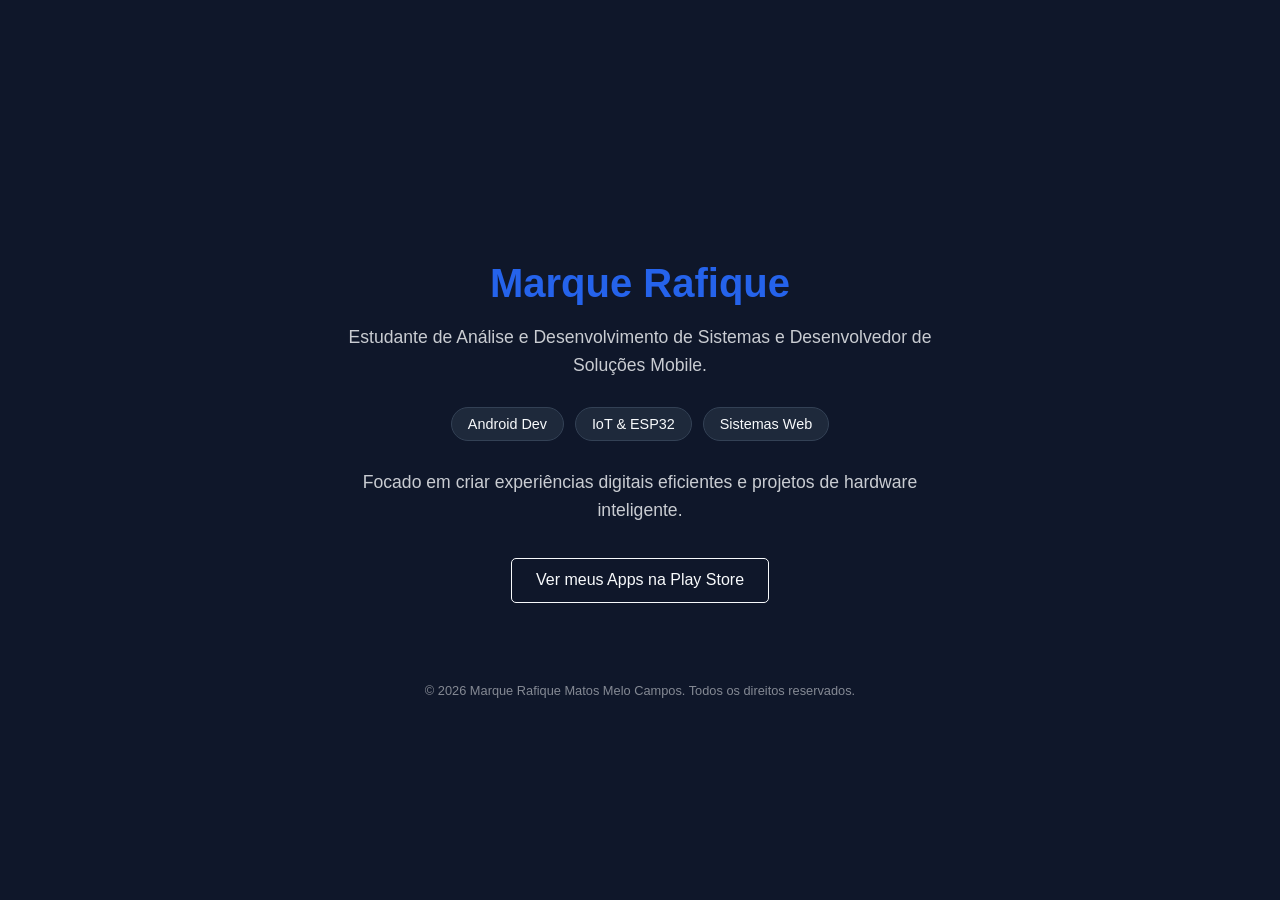
==== index.html @ ee302e8c "Add files via upload" ====
<!DOCTYPE html>
<html lang="pt-br">
<head>
    <meta charset="UTF-8">
    <meta name="viewport" content="width=device-width, initial-scale=1.0">
    <title>Marque Rafique | Developer</title>
    <style>
        :root {
            --primary: #2563eb;
            --dark: #0f172a;
            --light: #f8fafc;
        }
        body {
            font-family: 'Segoe UI', Tahoma, Geneva, Verdana, sans-serif;
            background-color: var(--dark);
            color: var(--light);
            margin: 0;
            display: flex;
            flex-direction: column;
            align-items: center;
            justify-content: center;
            min-height: 100vh;
            text-align: center;
        }
        .container {
            padding: 2rem;
            max-width: 600px;
        }
        h1 {
            font-size: 2.5rem;
            margin-bottom: 0.5rem;
            color: var(--primary);
        }
        p {
            font-size: 1.1rem;
            line-height: 1.6;
            opacity: 0.8;
        }
        .tags {
            margin: 1.5rem 0;
        }
        .tag {
            background: #1e293b;
            padding: 0.5rem 1rem;
            border-radius: 20px;
            font-size: 0.9rem;
            margin: 0.2rem;
            display: inline-block;
            border: 1px solid #334155;
        }
        .links a {
            color: var(--light);
            text-decoration: none;
            border: 1px solid var(--light);
            padding: 0.8rem 1.5rem;
            border-radius: 5px;
            transition: 0.3s;
            display: inline-block;
            margin-top: 1rem;
        }
        .links a:hover {
            background: var(--light);
            color: var(--dark);
        }
        footer {
            margin-top: 3rem;
            font-size: 0.8rem;
            opacity: 0.5;
        }
    </style>
</head>
<body>

    <div class="container">
        <h1>Marque Rafique</h1>
        <p>Estudante de Análise e Desenvolvimento de Sistemas e Desenvolvedor de Soluções Mobile.</p>
        
        <div class="tags">
            <span class="tag">Android Dev</span>
            <span class="tag">IoT & ESP32</span>
            <span class="tag">Sistemas Web</span>
        </div>

        <p>Focado em criar experiências digitais eficientes e projetos de hardware inteligente.</p>

        <div class="links">
            <a href="https://play.google.com/store/apps/dev?id=SEU_ID" target="_blank">Ver meus Apps na Play Store</a>
        </div>
    </div>

    <footer>
        © 2026 Marque Rafique Matos Melo Campos. Todos os direitos reservados.
    </footer>

</body>
</html>
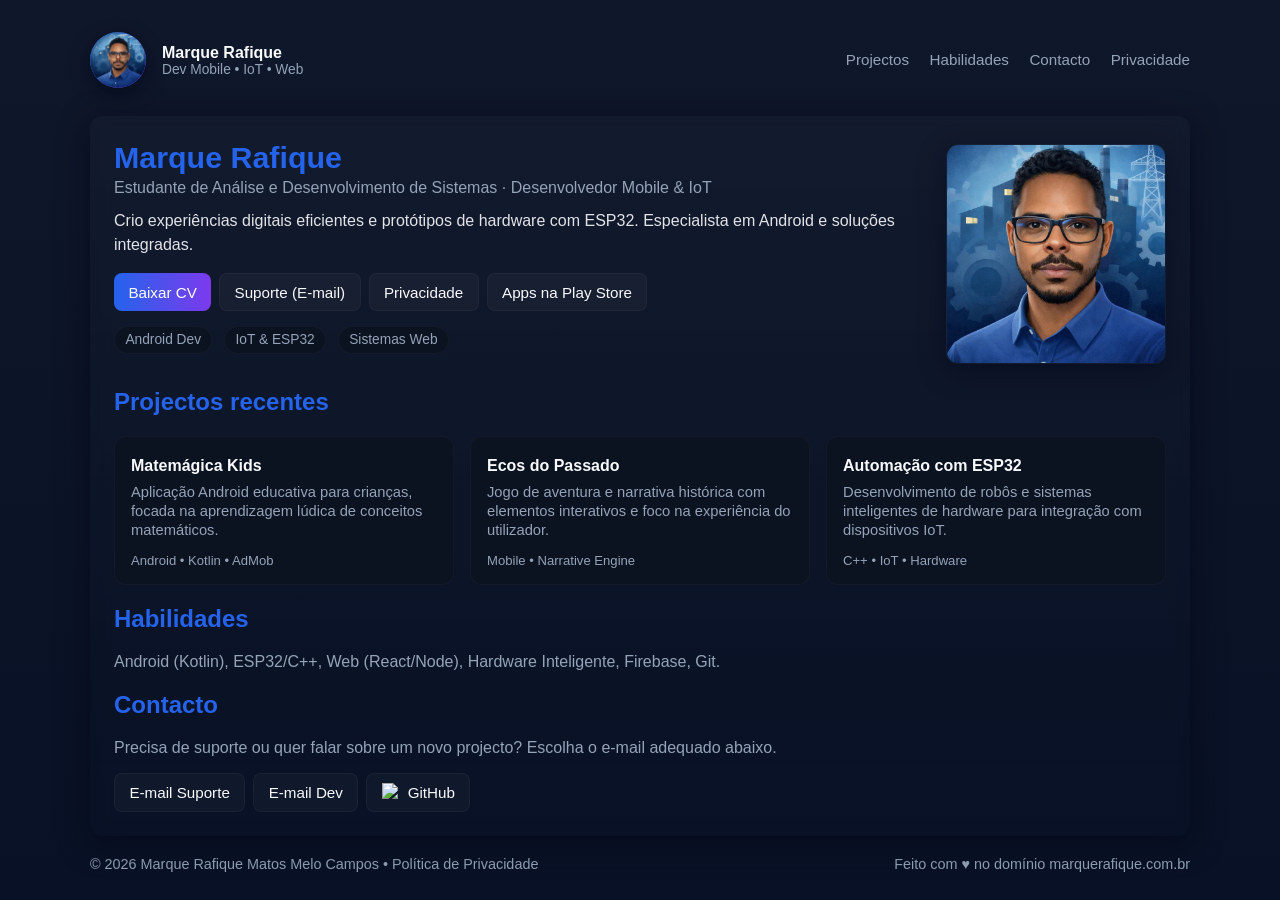
==== commit c7e1860a: "Add files via upload" ====
--- a/index.html
+++ b/index.html
@@ -1,96 +1,496 @@
-<!DOCTYPE html>
-<html lang="pt-br">
+<!doctype html>
+<html lang="pt-pt">
 <head>
-    <meta charset="UTF-8">
-    <meta name="viewport" content="width=device-width, initial-scale=1.0">
+    <meta charset="utf-8">
+    <meta name="viewport" content="width=device-width,initial-scale=1">
     <title>Marque Rafique | Developer</title>
+    <meta name="description" content="Marque Rafique — Estudante de Análise e Desenvolvimento de Sistemas. Desenvolvedor Android, projetos IoT com ESP32 e aplicações Web.">
+    <meta name="keywords" content="Android, ESP32, IoT, Desenvolvedor, Web, Mobile">
+    <meta property="og:title" content="Marque Rafique | Developer">
+    <meta property="og:description" content="Estudante e desenvolvedor focado em soluções mobile e hardware inteligente.">
+    <meta property="og:type" content="website">
+    <meta property="og:url" content="https://marquerafique.com.br">
+    <meta property="og:image" content="perfil.png">
+    <link rel="icon" href="favicon.ico">
+
     <style>
         :root {
             --primary: #2563eb;
-            --dark: #0f172a;
+            --bg: #0f172a;
+            --card: #0b1220;
+            --muted: #94a3b8;
             --light: #f8fafc;
-        }
+            --glass: rgba(255,255,255,0.03);
+            --radius: 12px;
+            --maxw: 1100px;
+        }
+
+        /* Reset & layout */
+        * {
+            box-sizing: border-box
+        }
+
+        html, body {
+            height: 100%
+        }
+
         body {
+            margin: 0;
             font-family: 'Segoe UI', Tahoma, Geneva, Verdana, sans-serif;
-            background-color: var(--dark);
+            background: linear-gradient(180deg,var(--bg),#071024 120%);
             color: var(--light);
-            margin: 0;
-            display: flex;
-            flex-direction: column;
-            align-items: center;
+            -webkit-font-smoothing: antialiased;
+            -moz-osx-font-smoothing: grayscale;
+            display: flex;
             justify-content: center;
-            min-height: 100vh;
-            text-align: center;
-        }
-        .container {
             padding: 2rem;
-            max-width: 600px;
-        }
+        }
+
+        .page {
+            width: 100%;
+            max-width: var(--maxw);
+        }
+
+        header {
+            display: flex;
+            align-items: center;
+            justify-content: space-between;
+            gap: 1rem;
+            margin-bottom: 1.75rem;
+        }
+
+        .brand {
+            display: flex;
+            gap: 1rem;
+            align-items: center;
+        }
+
+        .avatar {
+            width: 56px;
+            height: 56px;
+            border-radius: 50%;
+            background: linear-gradient(135deg,var(--primary),#7c3aed);
+            display: inline-flex;
+            align-items: center;
+            justify-content: center;
+            font-weight: 700;
+            color: white;
+            box-shadow: 0 6px 18px rgba(2,6,23,0.6);
+            overflow: hidden;
+            flex: 0 0 56px;
+        }
+
+            .avatar img {
+                width: 100%;
+                height: 100%;
+                border-radius: 50%;
+                object-fit: cover;
+                display: block;
+            }
+
+        nav a {
+            color: var(--muted);
+            text-decoration: none;
+            margin-left: 1rem;
+            font-size: 0.95rem;
+            transition: color 0.2s;
+        }
+
+            nav a:hover {
+                color: var(--light)
+            }
+
+        main {
+            background: linear-gradient(180deg, rgba(255,255,255,0.02), transparent);
+            padding: 1.5rem;
+            border-radius: var(--radius);
+            box-shadow: 0 8px 30px rgba(2,6,23,0.6);
+            backdrop-filter: blur(6px);
+        }
+
+        .hero {
+            display: flex;
+            gap: 1.5rem;
+            align-items: center;
+            flex-wrap: wrap;
+            justify-content: space-between;
+        }
+
+        .hero-left {
+            flex: 1 1 320px;
+            min-width: 260px;
+        }
+
         h1 {
-            font-size: 2.5rem;
-            margin-bottom: 0.5rem;
+            margin: 0 0 .25rem 0;
             color: var(--primary);
-        }
-        p {
-            font-size: 1.1rem;
-            line-height: 1.6;
-            opacity: 0.8;
-        }
-        .tags {
-            margin: 1.5rem 0;
-        }
-        .tag {
-            background: #1e293b;
-            padding: 0.5rem 1rem;
-            border-radius: 20px;
-            font-size: 0.9rem;
-            margin: 0.2rem;
-            display: inline-block;
-            border: 1px solid #334155;
-        }
-        .links a {
+            font-size: 1.9rem;
+        }
+
+        .role {
+            margin: 0 0 .75rem 0;
+            color: var(--muted);
+        }
+
+        .bio {
+            margin: 0 0 1rem 0;
+            line-height: 1.5;
+            color: rgba(248,250,252,0.9);
+        }
+
+        .actions {
+            display: flex;
+            gap: .5rem;
+            flex-wrap: wrap;
+        }
+
+        .btn {
+            display: inline-flex;
+            gap: .5rem;
+            align-items: center;
+            padding: .6rem .9rem;
+            border-radius: 8px;
+            background: var(--glass);
             color: var(--light);
             text-decoration: none;
-            border: 1px solid var(--light);
-            padding: 0.8rem 1.5rem;
-            border-radius: 5px;
-            transition: 0.3s;
+            border: 1px solid rgba(255,255,255,0.04);
+            transition: transform .12s ease, background .12s ease;
+            font-size: 0.95rem;
+        }
+
+            .btn img.icon {
+                width: 18px;
+                height: 18px;
+                object-fit: contain;
+                display: inline-block;
+            }
+
+            .btn:hover {
+                transform: translateY(-3px);
+                background: rgba(255,255,255,0.08);
+            }
+
+        .primary {
+            background: linear-gradient(90deg,var(--primary),#7c3aed);
+            color: white;
+            border: none
+        }
+
+        .tags {
+            margin: .9rem 0
+        }
+
+        .tag {
             display: inline-block;
-            margin-top: 1rem;
-        }
-        .links a:hover {
-            background: var(--light);
-            color: var(--dark);
-        }
+            background: #0b1220;
+            color: var(--muted);
+            padding: .35rem .65rem;
+            border-radius: 999px;
+            margin-right: .45rem;
+            font-size: .86rem;
+            border: 1px solid rgba(148,163,184,0.06);
+        }
+
+        /* profile picture in hero + parallax */
+        .parallax-container {
+            min-width: 220px;
+            max-width: 260px;
+            perspective: 1000px;
+        }
+
+        .parallax-wrapper {
+            width: 100%;
+            height: 220px;
+            border-radius: 12px;
+            overflow: hidden;
+            position: relative;
+            border: 1px solid rgba(255,255,255,0.03);
+            box-shadow: 0 8px 24px rgba(2,6,23,0.5);
+            background: linear-gradient(135deg,#0b1220,rgba(37,99,235,0.06));
+            will-change: transform;
+        }
+
+        .profile-pic {
+            position: absolute;
+            inset: 0;
+            width: 120%;
+            height: 120%;
+            top: -10%;
+            left: -10%;
+            object-fit: cover;
+            display: block;
+            transform: translate3d(0,0,0);
+            transition: transform 0.12s linear;
+            -webkit-backface-visibility: hidden;
+            backface-visibility: hidden;
+        }
+
+        /* Projects */
+        .projects {
+            margin-top: 1.25rem;
+        }
+
+        .grid {
+            display: grid;
+            grid-template-columns: repeat(auto-fit, minmax(220px, 1fr));
+            gap: 1rem;
+            margin-top: .75rem;
+        }
+
+        .card {
+            background: var(--card);
+            padding: 1rem;
+            border-radius: 12px;
+            border: 1px solid rgba(255,255,255,0.03);
+            transition: transform .12s ease, box-shadow .12s ease;
+        }
+
+            .card:hover {
+                transform: translateY(-6px);
+                box-shadow: 0 12px 40px rgba(2,6,23,0.6)
+            }
+
+            .card h3 {
+                margin: .25rem 0 .5rem 0;
+                font-size: 1rem;
+                color: var(--light)
+            }
+
+            .card p {
+                margin: 0 0 .8rem 0;
+                color: var(--muted);
+                font-size: .92rem;
+                line-height: 1.3
+            }
+
+            .card .meta {
+                font-size: .82rem;
+                color: var(--muted)
+            }
+
+        /* footer */
         footer {
-            margin-top: 3rem;
-            font-size: 0.8rem;
-            opacity: 0.5;
+            margin-top: 1.25rem;
+            display: flex;
+            justify-content: space-between;
+            align-items: center;
+            gap: 1rem;
+            color: var(--muted);
+            font-size: .9rem;
+        }
+
+            footer a {
+                color: var(--muted);
+                text-decoration: none;
+            }
+
+                footer a:hover {
+                    text-decoration: underline;
+                }
+
+        /* responsive tweaks */
+        @media (max-width:720px) {
+            header {
+                flex-direction: column;
+                align-items: flex-start
+            }
+
+            .hero {
+                flex-direction: column
+            }
+
+            .avatar {
+                width: 48px;
+                height: 48px
+            }
+
+            .parallax-container {
+                max-width: 100%;
+                min-width: auto
+            }
+
+            footer {
+                flex-direction: column;
+                text-align: center;
+            }
+        }
+
+        @media (prefers-reduced-motion: reduce) {
+            .profile-pic {
+                transition: none !important
+            }
         }
     </style>
 </head>
 <body>
-
-    <div class="container">
-        <h1>Marque Rafique</h1>
-        <p>Estudante de Análise e Desenvolvimento de Sistemas e Desenvolvedor de Soluções Mobile.</p>
-        
-        <div class="tags">
-            <span class="tag">Android Dev</span>
-            <span class="tag">IoT & ESP32</span>
-            <span class="tag">Sistemas Web</span>
-        </div>
-
-        <p>Focado em criar experiências digitais eficientes e projetos de hardware inteligente.</p>
-
-        <div class="links">
-            <a href="https://play.google.com/store/apps/dev?id=SEU_ID" target="_blank">Ver meus Apps na Play Store</a>
-        </div>
+    <a class="skip" href="#main" style="position:absolute;left:-9999px;top:auto;width:1px;height:1px;overflow:hidden">Pular para o conteúdo</a>
+
+    <div class="page" role="document" aria-labelledby="site-title">
+        <header>
+            <div class="brand">
+                <div class="avatar" aria-hidden="false">
+                    <img src="perfil.png" alt="Foto de Marque Rafique" loading="lazy" decoding="async">
+                </div>
+                <div>
+                    <div id="site-title" style="font-weight:700">Marque Rafique</div>
+                    <div style="font-size:.86rem;color:var(--muted)">Dev Mobile • IoT • Web</div>
+                </div>
+            </div>
+
+            <nav aria-label="Navegação principal">
+                <a href="#projetos">Projectos</a>
+                <a href="#habilidades">Habilidades</a>
+                <a href="#contato">Contacto</a>
+                <a href="privacidade.html">Privacidade</a>
+            </nav>
+        </header>
+
+        <main id="main">
+            <section class="hero" aria-labelledby="hero-title">
+                <div class="hero-left">
+                    <h1 id="hero-title">Marque Rafique</h1>
+                    <p class="role">Estudante de Análise e Desenvolvimento de Sistemas · Desenvolvedor Mobile & IoT</p>
+                    <p class="bio">Crio experiências digitais eficientes e protótipos de hardware com ESP32. Especialista em Android e soluções integradas.</p>
+
+                    <div class="actions" role="group" aria-label="Ações principais">
+                        <a class="btn primary" href="resume.pdf" download>Baixar CV</a>
+                        <a class="btn" href="mailto:suporte@marquerafique.com.br">Suporte (E-mail)</a>
+                        <a class="btn" href="privacidade.html">Privacidade</a>
+                        <a class="btn" href="https://play.google.com/store/apps/dev?id=SEU_ID" target="_blank" rel="noopener noreferrer">Apps na Play Store</a>
+                    </div>
+
+                    <div class="tags" aria-hidden="true">
+                        <span class="tag">Android Dev</span>
+                        <span class="tag">IoT & ESP32</span>
+                        <span class="tag">Sistemas Web</span>
+                    </div>
+                </div>
+
+                <div class="parallax-container" aria-hidden="false">
+                    <div class="parallax-wrapper" id="parallax-wrap" aria-label="Foto de perfil com efeito parallax" role="img">
+                        <img class="profile-pic" src="perfil.png" alt="Foto de Marque Rafique" loading="lazy" decoding="async" data-speed="0.32">
+                    </div>
+                </div>
+            </section>
+
+            <section id="projetos" class="projects" aria-labelledby="projetos-title">
+                <h2 id="projetos-title" style="margin-top:1.25rem;color:var(--primary)">Projectos recentes</h2>
+                <div class="grid" role="list">
+                    <article class="card" role="listitem" aria-labelledby="p1">
+                        <h3 id="p1">Matemágica Kids</h3>
+                        <p>Aplicação Android educativa para crianças, focada na aprendizagem lúdica de conceitos matemáticos.</p>
+                        <div class="meta">Android • Kotlin • AdMob</div>
+                    </article>
+
+                    <article class="card" role="listitem" aria-labelledby="p2">
+                        <h3 id="p2">Ecos do Passado</h3>
+                        <p>Jogo de aventura e narrativa histórica com elementos interativos e foco na experiência do utilizador.</p>
+                        <div class="meta">Mobile • Narrative Engine</div>
+                    </article>
+
+                    <article class="card" role="listitem" aria-labelledby="p3">
+                        <h3 id="p3">Automação com ESP32</h3>
+                        <p>Desenvolvimento de robôs e sistemas inteligentes de hardware para integração com dispositivos IoT.</p>
+                        <div class="meta">C++ • IoT • Hardware</div>
+                    </article>
+                </div>
+            </section>
+
+            <section id="habilidades" style="margin-top:1rem" aria-labelledby="habilidades-title">
+                <h2 id="habilidades-title" style="color:var(--primary)">Habilidades</h2>
+                <p style="color:var(--muted);margin-top:.4rem">Android (Kotlin), ESP32/C++, Web (React/Node), Hardware Inteligente, Firebase, Git.</p>
+            </section>
+
+            <section id="contato" style="margin-top:1rem" aria-labelledby="contato-title">
+                <h2 id="contato-title" style="color:var(--primary)">Contacto</h2>
+                <p style="color:var(--muted);margin-top:.4rem">Precisa de suporte ou quer falar sobre um novo projecto? Escolha o e-mail adequado abaixo.</p>
+                <div style="margin-top:.6rem;display:flex;gap:.5rem;flex-wrap:wrap">
+                    <a class="btn" href="mailto:suporte@marquerafique.com.br">E-mail Suporte</a>
+                    <a class="btn" href="mailto:dev@marquerafique.com.br">E-mail Dev</a>
+                    <a class="btn" href="https://github.com/rafickmattos" target="_blank" rel="noopener noreferrer">
+                        <img class="icon" src="github.png" alt="GitHub" loading="lazy" decoding="async">GitHub
+                    </a>
+                </div>
+            </section>
+        </main>
+
+        <footer>
+            <div>
+                © 2026 Marque Rafique Matos Melo Campos •
+                <a href="privacidade.html">Política de Privacidade</a>
+            </div>
+            <div style="color:var(--muted)">Feito com ♥ no domínio marquerafique.com.br</div>
+        </footer>
     </div>
 
-    <footer>
-        © 2026 Marque Rafique Matos Melo Campos. Todos os direitos reservados.
-    </footer>
-
+    <script>
+        (function () {
+            if (window.matchMedia && window.matchMedia('(prefers-reduced-motion: reduce)').matches) return;
+
+            const wrap = document.getElementById('parallax-wrap');
+            if (!wrap) return;
+            const img = wrap.querySelector('.profile-pic');
+            if (!img) return;
+
+            const speed = parseFloat(img.dataset.speed || '0.3');
+            let targetX = 0, targetY = 0;
+            let currentX = 0, currentY = 0;
+            let pointerX = 0, pointerY = 0;
+            let ticking = false;
+
+            function clamp(v, a, b) { return Math.max(a, Math.min(b, v)); }
+
+            function updateTransform() {
+                ticking = false;
+                const maxTranslate = 26;
+                const translateY = clamp(currentY + currentX * 0.6, -maxTranslate, maxTranslate);
+                const translateX = clamp(targetX * 0.4, -maxTranslate, maxTranslate) * 0.6;
+                img.style.transform = `translate3d(${translateX}px, ${translateY}px, 0) scale(1.03)`;
+            }
+
+            function onScroll() {
+                const rect = wrap.getBoundingClientRect();
+                const centerOffset = (rect.top + rect.height / 2) - (window.innerHeight / 2);
+                targetY = -centerOffset * speed * 0.07;
+                currentY += (targetY - currentY) * 0.12;
+                requestTick();
+            }
+
+            function onPointerMove(e) {
+                const rect = wrap.getBoundingClientRect();
+                const rx = (e.clientX - (rect.left + rect.width / 2)) / rect.width;
+                const ry = (e.clientY - (rect.top + rect.height / 2)) / rect.height;
+                targetX = rx * 40;
+                pointerY = ry * 30;
+                currentX += (pointerY - currentX) * 0.12;
+                requestTick();
+            }
+
+            function requestTick() {
+                if (!ticking) {
+                    ticking = true;
+                    requestAnimationFrame(updateTransform);
+                }
+            }
+
+            onScroll();
+            window.addEventListener('scroll', onScroll, { passive: true });
+            window.addEventListener('resize', onScroll, { passive: true });
+
+            if (window.PointerEvent) {
+                wrap.addEventListener('pointermove', onPointerMove);
+                wrap.addEventListener('pointerleave', function () {
+                    currentX += (0 - currentX) * 0.18;
+                    requestTick();
+                });
+            } else {
+                wrap.addEventListener('mousemove', onPointerMove);
+                wrap.addEventListener('mouseleave', function () {
+                    currentX += (0 - currentX) * 0.18;
+                    requestTick();
+                });
+            }
+        })();
+    </script>
 </body>
 </html>
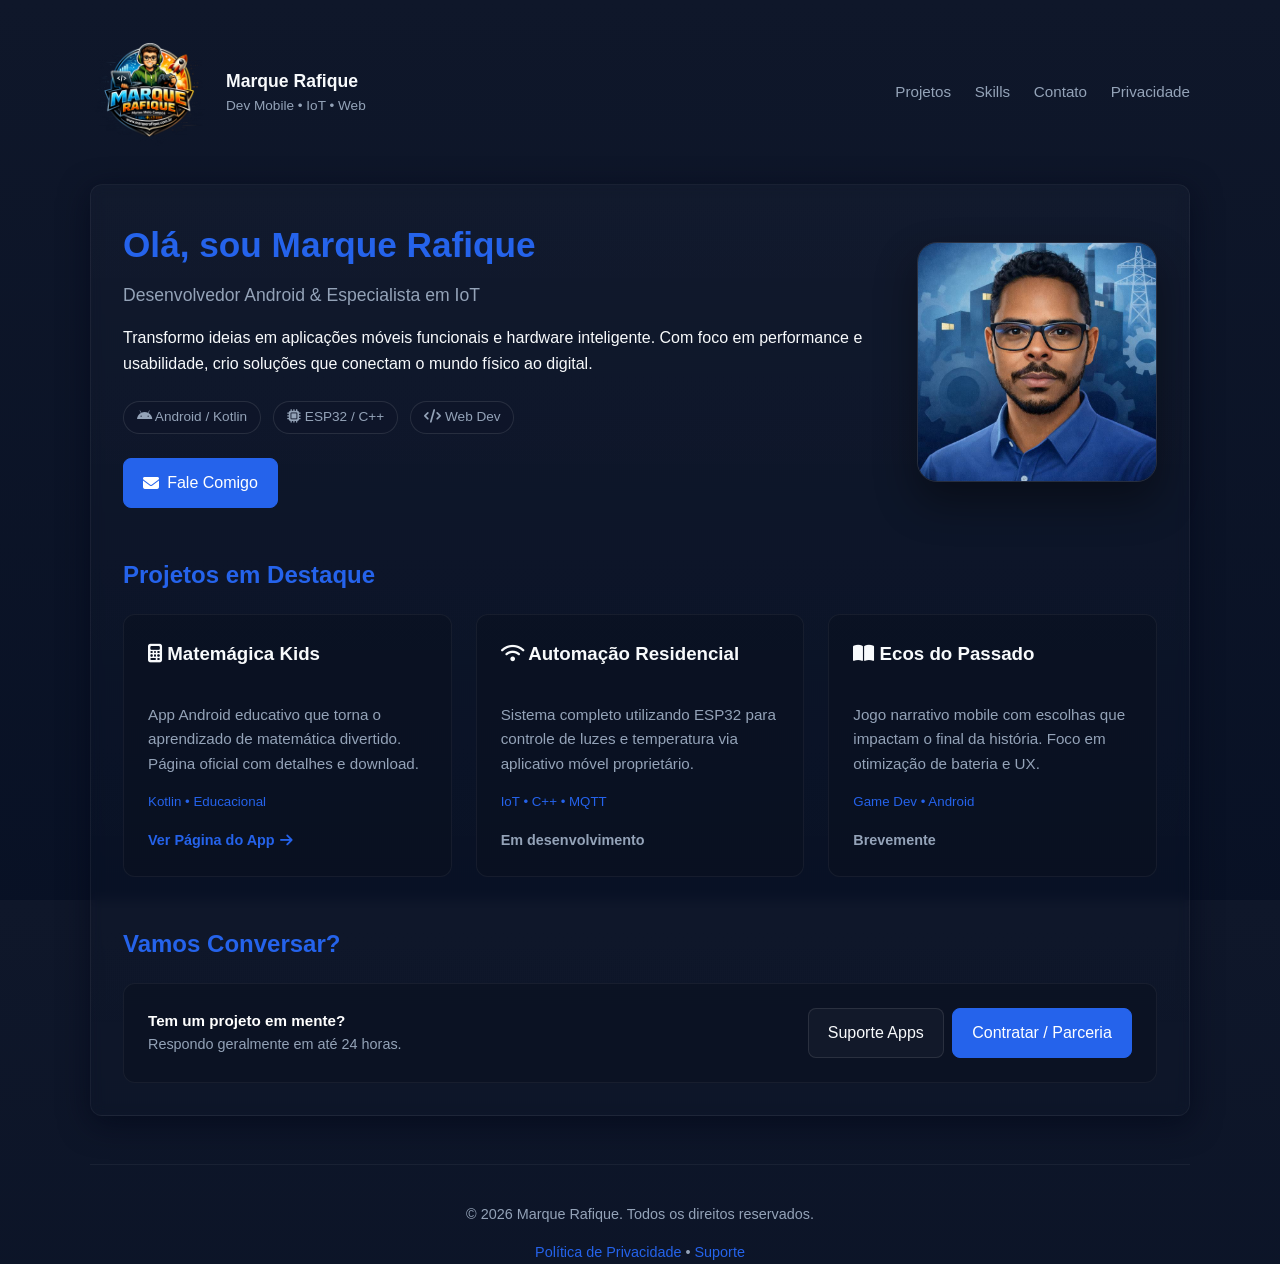
==== commit 5639b673: "Add files via upload" ====
--- a/index.html
+++ b/index.html
@@ -5,13 +5,16 @@
     <meta name="viewport" content="width=device-width,initial-scale=1">
     <title>Marque Rafique | Developer</title>
     <meta name="description" content="Marque Rafique — Estudante de Análise e Desenvolvimento de Sistemas. Desenvolvedor Android, projetos IoT com ESP32 e aplicações Web.">
-    <meta name="keywords" content="Android, ESP32, IoT, Desenvolvedor, Web, Mobile">
+    
+    <!-- Meta tags para redes sociais -->
     <meta property="og:title" content="Marque Rafique | Developer">
     <meta property="og:description" content="Estudante e desenvolvedor focado em soluções mobile e hardware inteligente.">
     <meta property="og:type" content="website">
-    <meta property="og:url" content="https://marquerafique.com.br">
-    <meta property="og:image" content="perfil.png">
-    <link rel="icon" href="favicon.ico">
+    <meta property="og:url" content="https://www.marquerafique.com.br">
+    <meta property="og:image" content="https://placehold.co/1200x630/1e293b/FFF?text=Marque+Rafique">
+    
+    <!-- Ícones -->
+    <link rel="stylesheet" href="https://cdnjs.cloudflare.com/ajax/libs/font-awesome/6.4.0/css/all.min.css">
 
     <style>
         :root {
@@ -25,472 +28,297 @@
             --maxw: 1100px;
         }
 
-        /* Reset & layout */
-        * {
-            box-sizing: border-box
-        }
-
-        html, body {
-            height: 100%
-        }
+        * { box-sizing: border-box; }
+        html, body { height: 100%; }
 
         body {
             margin: 0;
             font-family: 'Segoe UI', Tahoma, Geneva, Verdana, sans-serif;
             background: linear-gradient(180deg,var(--bg),#071024 120%);
             color: var(--light);
-            -webkit-font-smoothing: antialiased;
-            -moz-osx-font-smoothing: grayscale;
             display: flex;
             justify-content: center;
             padding: 2rem;
-        }
-
-        .page {
-            width: 100%;
-            max-width: var(--maxw);
-        }
-
+            line-height: 1.6;
+        }
+
+        .page { width: 100%; max-width: var(--maxw); }
+
+        /* Header & Nav */
         header {
             display: flex;
             align-items: center;
             justify-content: space-between;
             gap: 1rem;
-            margin-bottom: 1.75rem;
-        }
-
-        .brand {
-            display: flex;
-            gap: 1rem;
-            align-items: center;
-        }
+            margin-bottom: 2rem;
+            flex-wrap: wrap;
+        }
+
+        .brand { display: flex; gap: 1rem; align-items: center; }
 
         .avatar {
-            width: 56px;
-            height: 56px;
+            width: 56px; height: 56px;
             border-radius: 50%;
             background: linear-gradient(135deg,var(--primary),#7c3aed);
-            display: inline-flex;
-            align-items: center;
-            justify-content: center;
-            font-weight: 700;
-            color: white;
-            box-shadow: 0 6px 18px rgba(2,6,23,0.6);
             overflow: hidden;
-            flex: 0 0 56px;
-        }
-
-            .avatar img {
-                width: 100%;
-                height: 100%;
-                border-radius: 50%;
-                object-fit: cover;
-                display: block;
-            }
+            flex-shrink: 0;
+            box-shadow: 0 4px 12px rgba(0,0,0,0.3);
+        }
+        .avatar img { width: 100%; height: 100%; object-fit: cover; }
 
         nav a {
             color: var(--muted);
             text-decoration: none;
-            margin-left: 1rem;
+            margin-left: 1.2rem;
             font-size: 0.95rem;
             transition: color 0.2s;
         }
-
-            nav a:hover {
-                color: var(--light)
-            }
-
+        nav a:hover { color: var(--light); }
+
+        /* Main Content */
         main {
             background: linear-gradient(180deg, rgba(255,255,255,0.02), transparent);
-            padding: 1.5rem;
+            padding: 2rem;
             border-radius: var(--radius);
             box-shadow: 0 8px 30px rgba(2,6,23,0.6);
             backdrop-filter: blur(6px);
+            border: 1px solid rgba(255,255,255,0.05);
         }
 
         .hero {
             display: flex;
-            gap: 1.5rem;
+            gap: 2rem;
             align-items: center;
-            flex-wrap: wrap;
+            flex-wrap: wrap-reverse;
             justify-content: space-between;
         }
 
-        .hero-left {
-            flex: 1 1 320px;
-            min-width: 260px;
-        }
-
-        h1 {
-            margin: 0 0 .25rem 0;
-            color: var(--primary);
-            font-size: 1.9rem;
-        }
-
-        .role {
-            margin: 0 0 .75rem 0;
-            color: var(--muted);
-        }
-
-        .bio {
-            margin: 0 0 1rem 0;
-            line-height: 1.5;
-            color: rgba(248,250,252,0.9);
-        }
-
-        .actions {
-            display: flex;
-            gap: .5rem;
-            flex-wrap: wrap;
-        }
+        .hero-left { flex: 1 1 300px; }
+
+        h1 { margin: 0 0 .5rem 0; color: var(--primary); font-size: 2.2rem; }
+        .role { margin: 0 0 1rem 0; color: var(--muted); font-size: 1.1rem; }
+        
+        .actions { display: flex; gap: .8rem; flex-wrap: wrap; margin-top: 1.5rem; }
 
         .btn {
-            display: inline-flex;
-            gap: .5rem;
-            align-items: center;
-            padding: .6rem .9rem;
+            display: inline-flex; align-items: center; gap: .5rem;
+            padding: .7rem 1.2rem;
             border-radius: 8px;
             background: var(--glass);
             color: var(--light);
             text-decoration: none;
-            border: 1px solid rgba(255,255,255,0.04);
-            transition: transform .12s ease, background .12s ease;
-            font-size: 0.95rem;
-        }
-
-            .btn img.icon {
-                width: 18px;
-                height: 18px;
-                object-fit: contain;
-                display: inline-block;
-            }
-
-            .btn:hover {
-                transform: translateY(-3px);
-                background: rgba(255,255,255,0.08);
-            }
-
-        .primary {
-            background: linear-gradient(90deg,var(--primary),#7c3aed);
-            color: white;
-            border: none
-        }
-
-        .tags {
-            margin: .9rem 0
-        }
-
+            border: 1px solid rgba(255,255,255,0.1);
+            transition: all .2s ease;
+            cursor: pointer;
+            font-weight: 500;
+        }
+        .btn:hover { transform: translateY(-2px); background: rgba(255,255,255,0.1); }
+        .primary { background: var(--primary); border-color: var(--primary); color: white; }
+        .primary:hover { background: #1d4ed8; }
+
+        .tags { margin: 1.5rem 0; }
         .tag {
             display: inline-block;
-            background: #0b1220;
+            background: rgba(15, 23, 42, 0.6);
             color: var(--muted);
-            padding: .35rem .65rem;
+            padding: .3rem .8rem;
             border-radius: 999px;
-            margin-right: .45rem;
-            font-size: .86rem;
-            border: 1px solid rgba(148,163,184,0.06);
-        }
-
-        /* profile picture in hero + parallax */
+            margin-right: .5rem;
+            font-size: .85rem;
+            border: 1px solid rgba(255,255,255,0.1);
+        }
+
+        /* Parallax Profile */
         .parallax-container {
-            min-width: 220px;
-            max-width: 260px;
-            perspective: 1000px;
-        }
-
-        .parallax-wrapper {
-            width: 100%;
-            height: 220px;
-            border-radius: 12px;
+            width: 240px; height: 240px;
+            border-radius: 20px;
             overflow: hidden;
             position: relative;
-            border: 1px solid rgba(255,255,255,0.03);
-            box-shadow: 0 8px 24px rgba(2,6,23,0.5);
-            background: linear-gradient(135deg,#0b1220,rgba(37,99,235,0.06));
-            will-change: transform;
-        }
-
+            box-shadow: 0 20px 40px rgba(0,0,0,0.4);
+            border: 1px solid rgba(255,255,255,0.1);
+        }
         .profile-pic {
-            position: absolute;
-            inset: 0;
-            width: 120%;
-            height: 120%;
-            top: -10%;
-            left: -10%;
+            width: 120%; height: 120%;
             object-fit: cover;
-            display: block;
-            transform: translate3d(0,0,0);
-            transition: transform 0.12s linear;
-            -webkit-backface-visibility: hidden;
-            backface-visibility: hidden;
-        }
-
-        /* Projects */
-        .projects {
-            margin-top: 1.25rem;
-        }
-
+            position: absolute; top: -10%; left: -10%;
+            transition: transform 0.1s linear;
+        }
+
+        /* Grid Layouts */
         .grid {
             display: grid;
-            grid-template-columns: repeat(auto-fit, minmax(220px, 1fr));
-            gap: 1rem;
-            margin-top: .75rem;
+            grid-template-columns: repeat(auto-fit, minmax(280px, 1fr));
+            gap: 1.5rem;
+            margin-top: 1rem;
         }
 
         .card {
-            background: var(--card);
-            padding: 1rem;
+            background: rgba(11, 18, 32, 0.6);
+            padding: 1.5rem;
             border-radius: 12px;
-            border: 1px solid rgba(255,255,255,0.03);
-            transition: transform .12s ease, box-shadow .12s ease;
-        }
-
-            .card:hover {
-                transform: translateY(-6px);
-                box-shadow: 0 12px 40px rgba(2,6,23,0.6)
-            }
-
-            .card h3 {
-                margin: .25rem 0 .5rem 0;
-                font-size: 1rem;
-                color: var(--light)
-            }
-
-            .card p {
-                margin: 0 0 .8rem 0;
-                color: var(--muted);
-                font-size: .92rem;
-                line-height: 1.3
-            }
-
-            .card .meta {
-                font-size: .82rem;
-                color: var(--muted)
-            }
-
-        /* footer */
+            border: 1px solid rgba(255,255,255,0.05);
+            transition: transform .2s ease;
+            display: flex;
+            flex-direction: column;
+        }
+        .card:hover { transform: translateY(-5px); border-color: rgba(255,255,255,0.1); }
+        .card h3 { margin-top: 0; color: var(--light); }
+        .card p { color: var(--muted); font-size: 0.95rem; flex-grow: 1; }
+        
+        .card-link {
+            color: var(--primary);
+            text-decoration: none;
+            font-weight: bold;
+            font-size: 0.9rem;
+            margin-top: 1rem;
+            display: inline-flex;
+            align-items: center;
+            gap: 5px;
+        }
+        .card-link:hover { text-decoration: underline; }
+
+        /* Footer */
         footer {
-            margin-top: 1.25rem;
-            display: flex;
-            justify-content: space-between;
-            align-items: center;
-            gap: 1rem;
+            margin-top: 3rem;
+            padding-top: 1.5rem;
+            border-top: 1px solid rgba(255,255,255,0.05);
             color: var(--muted);
-            font-size: .9rem;
-        }
-
-            footer a {
-                color: var(--muted);
-                text-decoration: none;
-            }
-
-                footer a:hover {
-                    text-decoration: underline;
-                }
-
-        /* responsive tweaks */
-        @media (max-width:720px) {
-            header {
-                flex-direction: column;
-                align-items: flex-start
-            }
-
-            .hero {
-                flex-direction: column
-            }
-
-            .avatar {
-                width: 48px;
-                height: 48px
-            }
-
-            .parallax-container {
-                max-width: 100%;
-                min-width: auto
-            }
-
-            footer {
-                flex-direction: column;
-                text-align: center;
-            }
-        }
-
-        @media (prefers-reduced-motion: reduce) {
-            .profile-pic {
-                transition: none !important
-            }
+            font-size: 0.9rem;
+            text-align: center;
+        }
+        footer a { color: var(--primary); text-decoration: none; }
+
+        @media (max-width: 768px) {
+            header { flex-direction: column; align-items: flex-start; }
+            nav { margin-top: 1rem; width: 100%; display: flex; justify-content: space-between; }
+            nav a { margin: 0; }
+            .hero { flex-direction: column; text-align: center; }
+            .hero-left { width: 100%; }
+            .parallax-container { margin: 0 auto; }
+            .actions { justify-content: center; }
         }
     </style>
 </head>
 <body>
-    <a class="skip" href="#main" style="position:absolute;left:-9999px;top:auto;width:1px;height:1px;overflow:hidden">Pular para o conteúdo</a>
-
-    <div class="page" role="document" aria-labelledby="site-title">
+
+    <div class="page">
         <header>
             <div class="brand">
-                <div class="avatar" aria-hidden="false">
-                    <img src="perfil.png" alt="Foto de Marque Rafique" loading="lazy" decoding="async">
-                </div>
+                <!-- Atualizado: Logo solta e MAIOR (120px) -->
+                <img src="logo_1.png" alt="Logo Marque Rafique" style="height: 120px; width: auto; object-fit: contain;">
+                
                 <div>
-                    <div id="site-title" style="font-weight:700">Marque Rafique</div>
-                    <div style="font-size:.86rem;color:var(--muted)">Dev Mobile • IoT • Web</div>
+                    <div style="font-weight:700; font-size:1.1rem;">Marque Rafique</div>
+                    <div style="font-size:.85rem; color:var(--muted)">Dev Mobile • IoT • Web</div>
                 </div>
             </div>
 
-            <nav aria-label="Navegação principal">
-                <a href="#projetos">Projectos</a>
-                <a href="#habilidades">Habilidades</a>
-                <a href="#contato">Contacto</a>
+            <nav>
+                <a href="#projetos">Projetos</a>
+                <a href="#habilidades">Skills</a>
+                <a href="#contato">Contato</a>
                 <a href="privacidade.html">Privacidade</a>
             </nav>
         </header>
 
-        <main id="main">
-            <section class="hero" aria-labelledby="hero-title">
+        <main>
+            <section class="hero">
                 <div class="hero-left">
-                    <h1 id="hero-title">Marque Rafique</h1>
-                    <p class="role">Estudante de Análise e Desenvolvimento de Sistemas · Desenvolvedor Mobile & IoT</p>
-                    <p class="bio">Crio experiências digitais eficientes e protótipos de hardware com ESP32. Especialista em Android e soluções integradas.</p>
-
-                    <div class="actions" role="group" aria-label="Ações principais">
-                        <a class="btn primary" href="resume.pdf" download>Baixar CV</a>
-                        <a class="btn" href="mailto:suporte@marquerafique.com.br">Suporte (E-mail)</a>
-                        <a class="btn" href="privacidade.html">Privacidade</a>
-                        <a class="btn" href="https://play.google.com/store/apps/dev?id=SEU_ID" target="_blank" rel="noopener noreferrer">Apps na Play Store</a>
+                    <h1>Olá, sou Marque Rafique</h1>
+                    <p class="role">Desenvolvedor Android & Especialista em IoT</p>
+                    <p class="bio">
+                        Transformo ideias em aplicações móveis funcionais e hardware inteligente. 
+                        Com foco em performance e usabilidade, crio soluções que conectam o mundo físico ao digital.
+                    </p>
+
+                    <div class="tags">
+                        <span class="tag"><i class="fab fa-android"></i> Android / Kotlin</span>
+                        <span class="tag"><i class="fas fa-microchip"></i> ESP32 / C++</span>
+                        <span class="tag"><i class="fas fa-code"></i> Web Dev</span>
                     </div>
 
-                    <div class="tags" aria-hidden="true">
-                        <span class="tag">Android Dev</span>
-                        <span class="tag">IoT & ESP32</span>
-                        <span class="tag">Sistemas Web</span>
+                    <div class="actions">
+                        <a class="btn primary" href="mailto:dev@marquerafique.com.br">
+                            <i class="fas fa-envelope"></i> Fale Comigo
+                        </a>
+                        <!-- Botão do GitHub removido -->
                     </div>
                 </div>
 
-                <div class="parallax-container" aria-hidden="false">
-                    <div class="parallax-wrapper" id="parallax-wrap" aria-label="Foto de perfil com efeito parallax" role="img">
-                        <img class="profile-pic" src="perfil.png" alt="Foto de Marque Rafique" loading="lazy" decoding="async" data-speed="0.32">
+                <div class="parallax-container" id="parallax-wrap">
+                    <!-- Atualizado: Foto de perfil -->
+                    <img class="profile-pic" src="perfil.png" alt="Foto de Marque Rafique" data-speed="0.5">
+                </div>
+            </section>
+
+            <section id="projetos" style="margin-top: 3rem;">
+                <h2 style="color: var(--primary);">Projetos em Destaque</h2>
+                <div class="grid">
+                    
+                    <!-- PROJETO MATEMÁGICA KIDS - COM LINK PARA A NOVA PÁGINA -->
+                    <article class="card">
+                        <h3><i class="fas fa-calculator"></i> Matemágica Kids</h3>
+                        <p>App Android educativo que torna o aprendizado de matemática divertido. Página oficial com detalhes e download.</p>
+                        <small style="color:var(--primary)">Kotlin • Educacional</small>
+                        <a href="matemagicakids.html" class="card-link">
+                            Ver Página do App <i class="fas fa-arrow-right"></i>
+                        </a>
+                    </article>
+
+                    <article class="card">
+                        <h3><i class="fas fa-wifi"></i> Automação Residencial</h3>
+                        <p>Sistema completo utilizando ESP32 para controle de luzes e temperatura via aplicativo móvel proprietário.</p>
+                        <small style="color:var(--primary)">IoT • C++ • MQTT</small>
+                        <span class="card-link" style="color:var(--muted); cursor:default; text-decoration:none">Em desenvolvimento</span>
+                    </article>
+
+                    <article class="card">
+                        <h3><i class="fas fa-book-open"></i> Ecos do Passado</h3>
+                        <p>Jogo narrativo mobile com escolhas que impactam o final da história. Foco em otimização de bateria e UX.</p>
+                        <small style="color:var(--primary)">Game Dev • Android</small>
+                        <span class="card-link" style="color:var(--muted); cursor:default; text-decoration:none">Brevemente</span>
+                    </article>
+                </div>
+            </section>
+
+            <section id="contato" style="margin-top: 3rem;">
+                <h2 style="color: var(--primary);">Vamos Conversar?</h2>
+                <div class="card" style="display:flex; align-items:center; justify-content:space-between; flex-wrap:wrap; gap:1rem; flex-direction:row;">
+                    <div>
+                        <p style="margin:0; color:white; font-weight:bold;">Tem um projeto em mente?</p>
+                        <p style="margin:0; font-size:0.9rem;">Respondo geralmente em até 24 horas.</p>
                     </div>
-                </div>
-            </section>
-
-            <section id="projetos" class="projects" aria-labelledby="projetos-title">
-                <h2 id="projetos-title" style="margin-top:1.25rem;color:var(--primary)">Projectos recentes</h2>
-                <div class="grid" role="list">
-                    <article class="card" role="listitem" aria-labelledby="p1">
-                        <h3 id="p1">Matemágica Kids</h3>
-                        <p>Aplicação Android educativa para crianças, focada na aprendizagem lúdica de conceitos matemáticos.</p>
-                        <div class="meta">Android • Kotlin • AdMob</div>
-                    </article>
-
-                    <article class="card" role="listitem" aria-labelledby="p2">
-                        <h3 id="p2">Ecos do Passado</h3>
-                        <p>Jogo de aventura e narrativa histórica com elementos interativos e foco na experiência do utilizador.</p>
-                        <div class="meta">Mobile • Narrative Engine</div>
-                    </article>
-
-                    <article class="card" role="listitem" aria-labelledby="p3">
-                        <h3 id="p3">Automação com ESP32</h3>
-                        <p>Desenvolvimento de robôs e sistemas inteligentes de hardware para integração com dispositivos IoT.</p>
-                        <div class="meta">C++ • IoT • Hardware</div>
-                    </article>
-                </div>
-            </section>
-
-            <section id="habilidades" style="margin-top:1rem" aria-labelledby="habilidades-title">
-                <h2 id="habilidades-title" style="color:var(--primary)">Habilidades</h2>
-                <p style="color:var(--muted);margin-top:.4rem">Android (Kotlin), ESP32/C++, Web (React/Node), Hardware Inteligente, Firebase, Git.</p>
-            </section>
-
-            <section id="contato" style="margin-top:1rem" aria-labelledby="contato-title">
-                <h2 id="contato-title" style="color:var(--primary)">Contacto</h2>
-                <p style="color:var(--muted);margin-top:.4rem">Precisa de suporte ou quer falar sobre um novo projecto? Escolha o e-mail adequado abaixo.</p>
-                <div style="margin-top:.6rem;display:flex;gap:.5rem;flex-wrap:wrap">
-                    <a class="btn" href="mailto:suporte@marquerafique.com.br">E-mail Suporte</a>
-                    <a class="btn" href="mailto:dev@marquerafique.com.br">E-mail Dev</a>
-                    <a class="btn" href="https://github.com/rafickmattos" target="_blank" rel="noopener noreferrer">
-                        <img class="icon" src="github.png" alt="GitHub" loading="lazy" decoding="async">GitHub
-                    </a>
+                    <div style="display:flex; gap:0.5rem; flex-wrap:wrap;">
+                        <a href="mailto:suporte@marquerafique.com.br" class="btn">Suporte Apps</a>
+                        <a href="mailto:dev@marquerafique.com.br" class="btn primary">Contratar / Parceria</a>
+                    </div>
                 </div>
             </section>
         </main>
 
         <footer>
-            <div>
-                © 2026 Marque Rafique Matos Melo Campos •
-                <a href="privacidade.html">Política de Privacidade</a>
-            </div>
-            <div style="color:var(--muted)">Feito com ♥ no domínio marquerafique.com.br</div>
+            <p>© 2026 Marque Rafique. Todos os direitos reservados.</p>
+            <p>
+                <a href="privacidade.html">Política de Privacidade</a> • 
+                <a href="mailto:suporte@marquerafique.com.br">Suporte</a>
+            </p>
         </footer>
     </div>
 
     <script>
-        (function () {
-            if (window.matchMedia && window.matchMedia('(prefers-reduced-motion: reduce)').matches) return;
-
-            const wrap = document.getElementById('parallax-wrap');
-            if (!wrap) return;
-            const img = wrap.querySelector('.profile-pic');
-            if (!img) return;
-
-            const speed = parseFloat(img.dataset.speed || '0.3');
-            let targetX = 0, targetY = 0;
-            let currentX = 0, currentY = 0;
-            let pointerX = 0, pointerY = 0;
-            let ticking = false;
-
-            function clamp(v, a, b) { return Math.max(a, Math.min(b, v)); }
-
-            function updateTransform() {
-                ticking = false;
-                const maxTranslate = 26;
-                const translateY = clamp(currentY + currentX * 0.6, -maxTranslate, maxTranslate);
-                const translateX = clamp(targetX * 0.4, -maxTranslate, maxTranslate) * 0.6;
-                img.style.transform = `translate3d(${translateX}px, ${translateY}px, 0) scale(1.03)`;
-            }
-
-            function onScroll() {
-                const rect = wrap.getBoundingClientRect();
-                const centerOffset = (rect.top + rect.height / 2) - (window.innerHeight / 2);
-                targetY = -centerOffset * speed * 0.07;
-                currentY += (targetY - currentY) * 0.12;
-                requestTick();
-            }
-
-            function onPointerMove(e) {
-                const rect = wrap.getBoundingClientRect();
-                const rx = (e.clientX - (rect.left + rect.width / 2)) / rect.width;
-                const ry = (e.clientY - (rect.top + rect.height / 2)) / rect.height;
-                targetX = rx * 40;
-                pointerY = ry * 30;
-                currentX += (pointerY - currentX) * 0.12;
-                requestTick();
-            }
-
-            function requestTick() {
-                if (!ticking) {
-                    ticking = true;
-                    requestAnimationFrame(updateTransform);
-                }
-            }
-
-            onScroll();
-            window.addEventListener('scroll', onScroll, { passive: true });
-            window.addEventListener('resize', onScroll, { passive: true });
-
-            if (window.PointerEvent) {
-                wrap.addEventListener('pointermove', onPointerMove);
-                wrap.addEventListener('pointerleave', function () {
-                    currentX += (0 - currentX) * 0.18;
-                    requestTick();
-                });
-            } else {
-                wrap.addEventListener('mousemove', onPointerMove);
-                wrap.addEventListener('mouseleave', function () {
-                    currentX += (0 - currentX) * 0.18;
-                    requestTick();
-                });
-            }
-        })();
+        const wrap = document.getElementById('parallax-wrap');
+        const img = wrap.querySelector('.profile-pic');
+        
+        if(window.matchMedia("(min-width: 769px)").matches) {
+            wrap.addEventListener('mousemove', (e) => {
+                const x = (e.clientX - wrap.getBoundingClientRect().left) / wrap.offsetWidth - 0.5;
+                const y = (e.clientY - wrap.getBoundingClientRect().top) / wrap.offsetHeight - 0.5;
+                img.style.transform = `translate(${x * 20}px, ${y * 20}px) scale(1.1)`;
+            });
+            wrap.addEventListener('mouseleave', () => {
+                img.style.transform = `translate(0, 0) scale(1.1)`;
+            });
+        }
     </script>
 </body>
 </html>
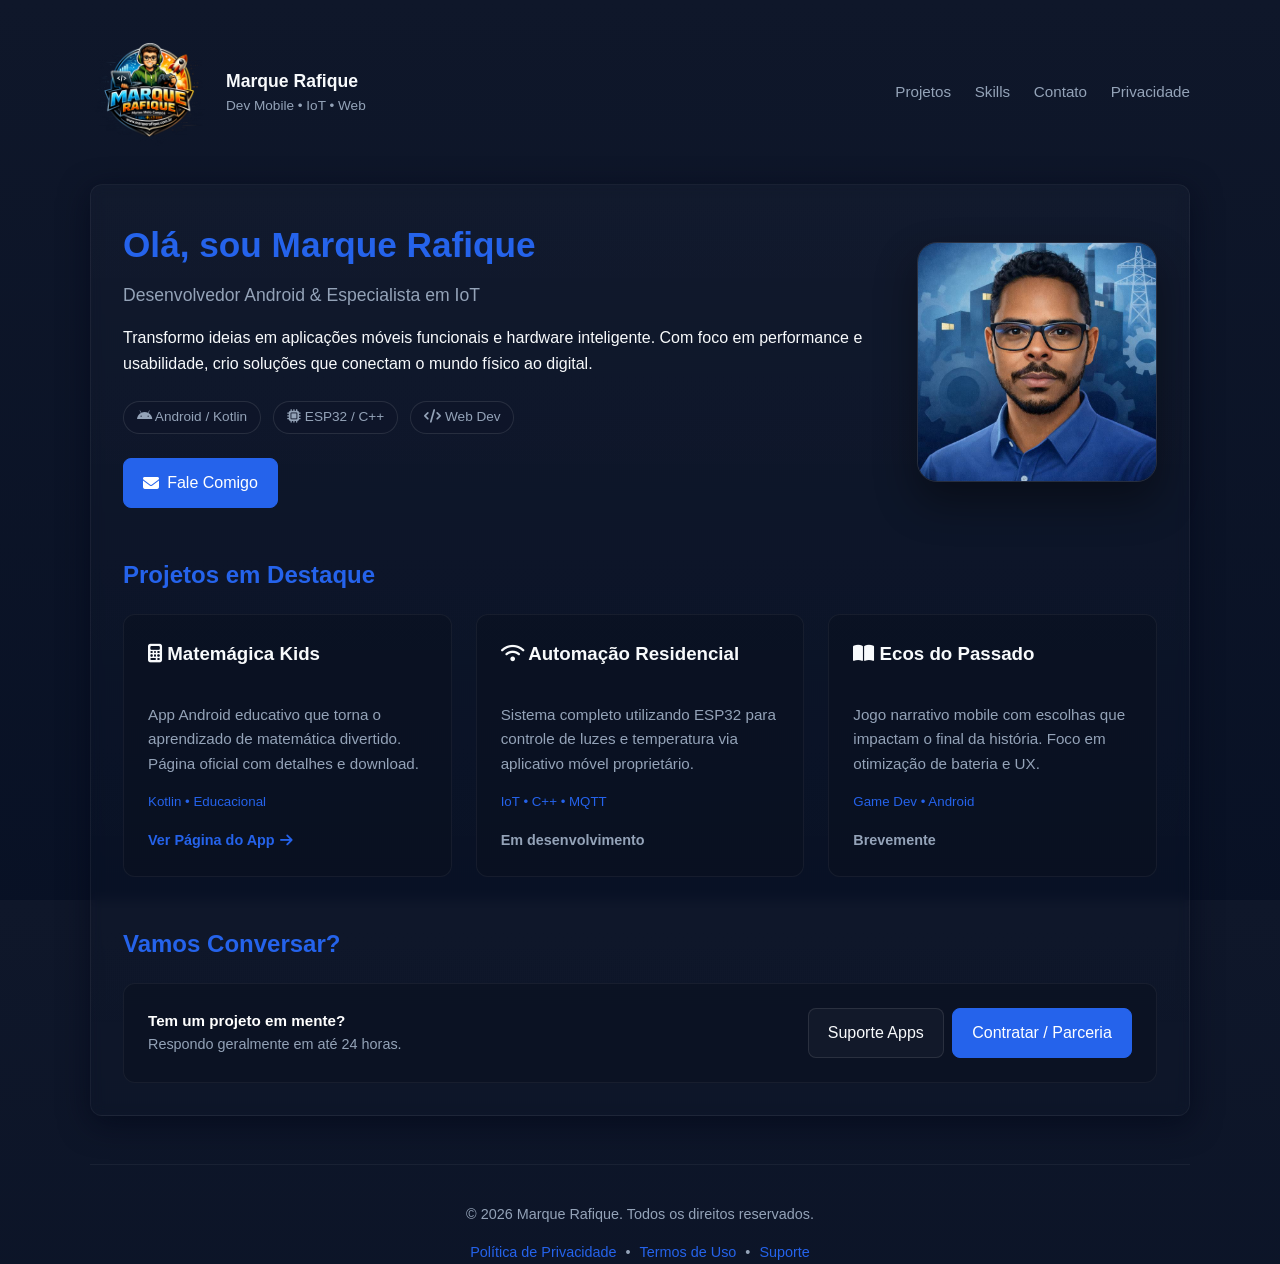
==== commit 999d2d2a: "Add files via upload" ====
--- a/index.html
+++ b/index.html
@@ -57,14 +57,10 @@
         .brand { display: flex; gap: 1rem; align-items: center; }
 
         .avatar {
-            width: 56px; height: 56px;
-            border-radius: 50%;
-            background: linear-gradient(135deg,var(--primary),#7c3aed);
-            overflow: hidden;
-            flex-shrink: 0;
-            box-shadow: 0 4px 12px rgba(0,0,0,0.3);
-        }
-        .avatar img { width: 100%; height: 100%; object-fit: cover; }
+            /* Removido o estilo de círculo/background para a logo ficar livre */
+            display: flex;
+            align-items: center;
+        }
 
         nav a {
             color: var(--muted);
@@ -186,7 +182,7 @@
             font-size: 0.9rem;
             text-align: center;
         }
-        footer a { color: var(--primary); text-decoration: none; }
+        footer a { color: var(--primary); text-decoration: none; margin: 0 5px; }
 
         @media (max-width: 768px) {
             header { flex-direction: column; align-items: flex-start; }
@@ -204,9 +200,10 @@
     <div class="page">
         <header>
             <div class="brand">
-                <!-- Atualizado: Logo solta e MAIOR (120px) -->
-                <img src="logo_1.png" alt="Logo Marque Rafique" style="height: 120px; width: auto; object-fit: contain;">
-                
+                <div class="avatar">
+                    <!-- Logo Grande e Solta -->
+                    <img src="logo_1.png" alt="Logo Marque Rafique" style="height: 120px; width: auto; object-fit: contain;">
+                </div>
                 <div>
                     <div style="font-weight:700; font-size:1.1rem;">Marque Rafique</div>
                     <div style="font-size:.85rem; color:var(--muted)">Dev Mobile • IoT • Web</div>
@@ -241,12 +238,11 @@
                         <a class="btn primary" href="mailto:dev@marquerafique.com.br">
                             <i class="fas fa-envelope"></i> Fale Comigo
                         </a>
-                        <!-- Botão do GitHub removido -->
+                        <!-- Botão GitHub Removido -->
                     </div>
                 </div>
 
                 <div class="parallax-container" id="parallax-wrap">
-                    <!-- Atualizado: Foto de perfil -->
                     <img class="profile-pic" src="perfil.png" alt="Foto de Marque Rafique" data-speed="0.5">
                 </div>
             </section>
@@ -255,7 +251,6 @@
                 <h2 style="color: var(--primary);">Projetos em Destaque</h2>
                 <div class="grid">
                     
-                    <!-- PROJETO MATEMÁGICA KIDS - COM LINK PARA A NOVA PÁGINA -->
                     <article class="card">
                         <h3><i class="fas fa-calculator"></i> Matemágica Kids</h3>
                         <p>App Android educativo que torna o aprendizado de matemática divertido. Página oficial com detalhes e download.</p>
@@ -300,6 +295,7 @@
             <p>© 2026 Marque Rafique. Todos os direitos reservados.</p>
             <p>
                 <a href="privacidade.html">Política de Privacidade</a> • 
+                <a href="termos.html">Termos de Uso</a> •
                 <a href="mailto:suporte@marquerafique.com.br">Suporte</a>
             </p>
         </footer>
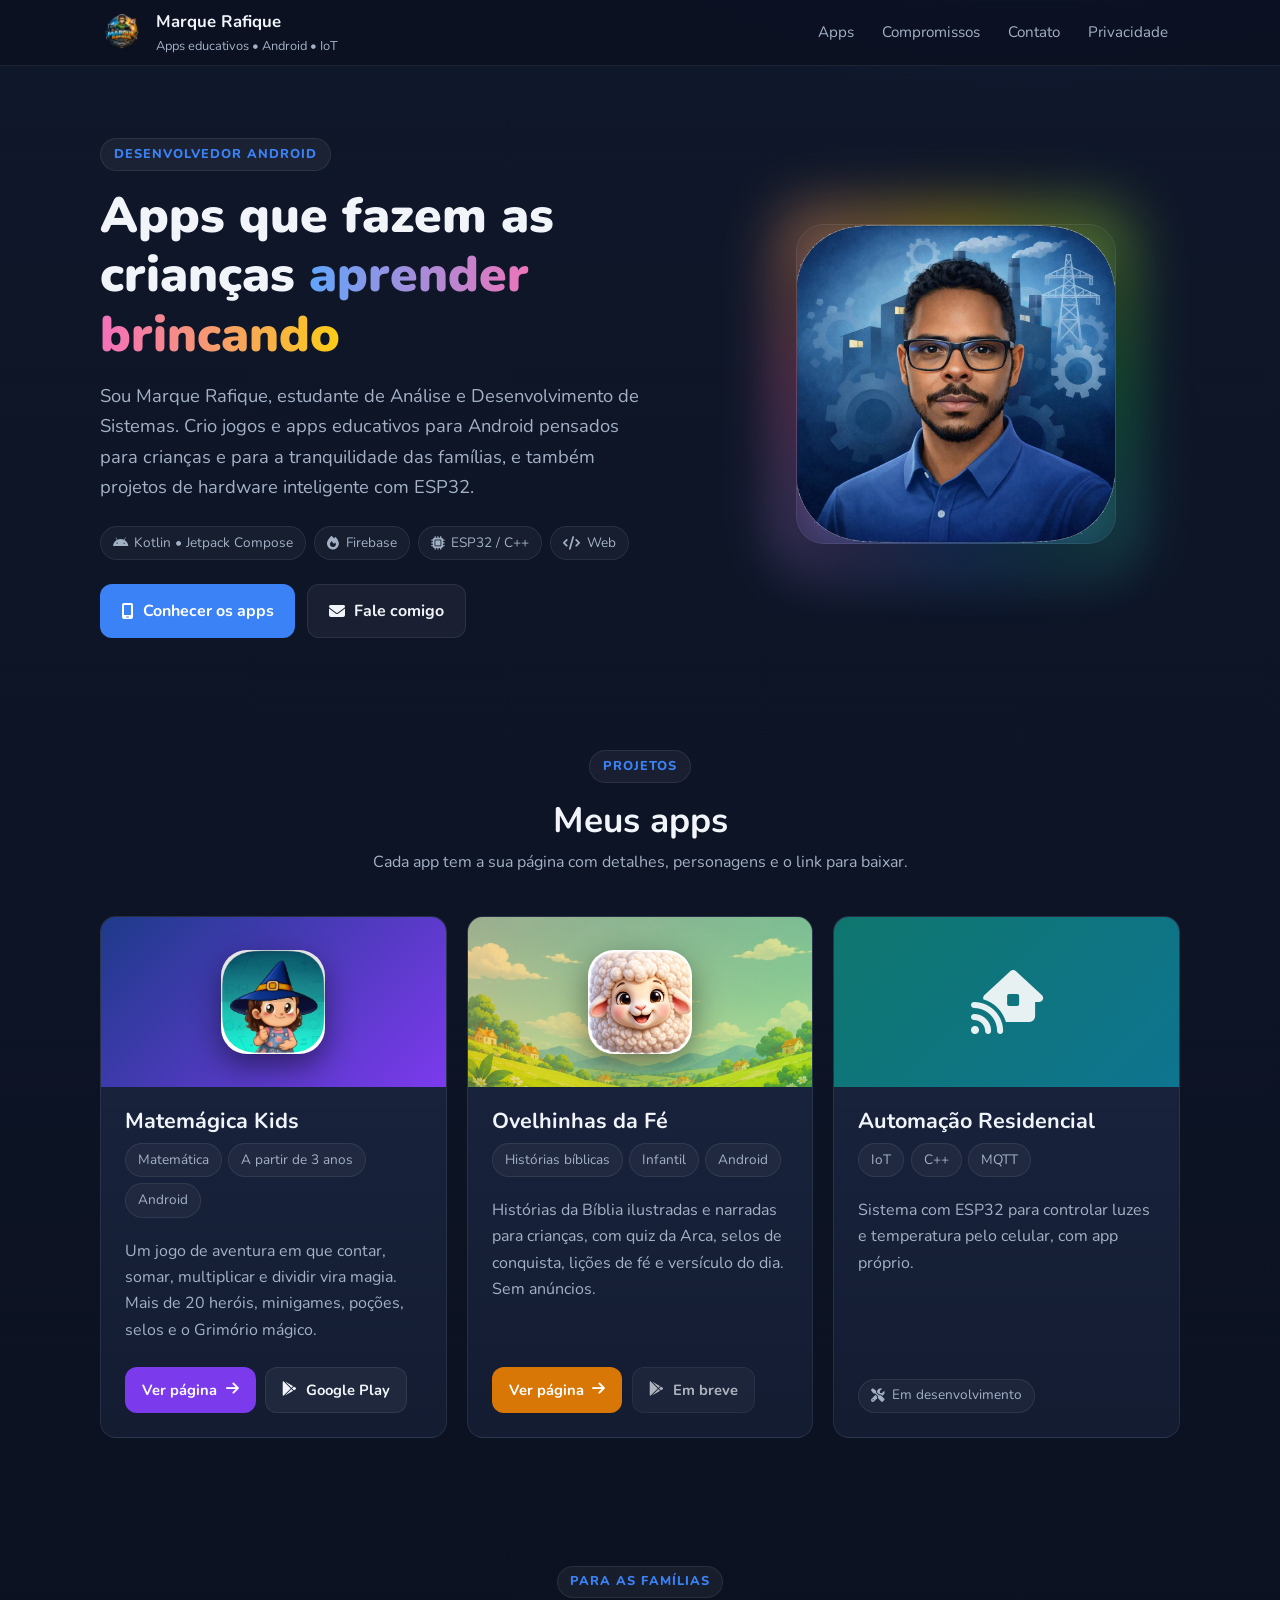
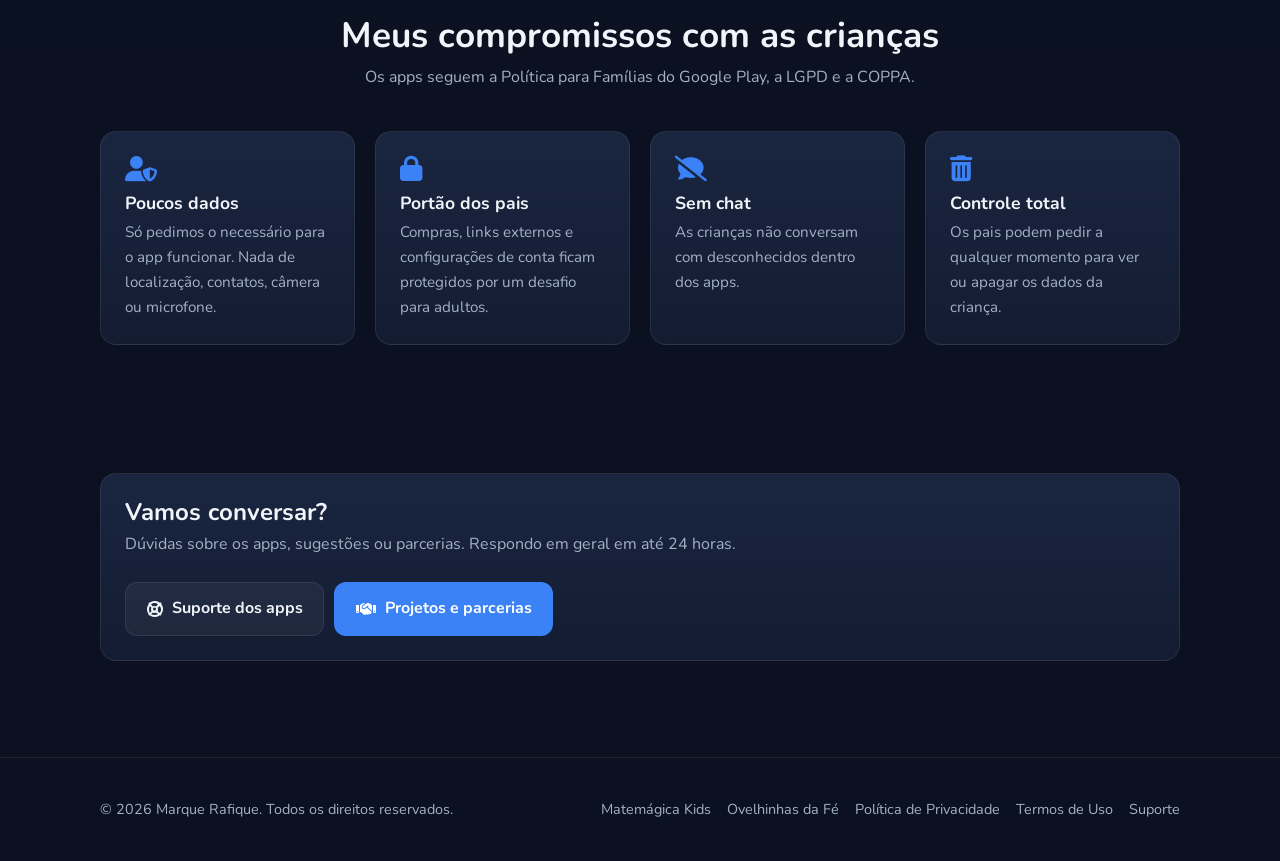
==== commit a1b95f27: "Site novo: Ovelhinhas da Fé, personagens novos, privacidade e termos atualizados Co-Authored-By: Cla" ====
--- a/index.html
+++ b/index.html
@@ -1,320 +1,241 @@
-<!doctype html>
-<html lang="pt-pt">
-<head>
-    <meta charset="utf-8">
-    <meta name="viewport" content="width=device-width,initial-scale=1">
-    <title>Marque Rafique | Developer</title>
-    <meta name="description" content="Marque Rafique — Estudante de Análise e Desenvolvimento de Sistemas. Desenvolvedor Android, projetos IoT com ESP32 e aplicações Web.">
-    
-    <!-- Meta tags para redes sociais -->
-    <meta property="og:title" content="Marque Rafique | Developer">
-    <meta property="og:description" content="Estudante e desenvolvedor focado em soluções mobile e hardware inteligente.">
-    <meta property="og:type" content="website">
-    <meta property="og:url" content="https://www.marquerafique.com.br">
-    <meta property="og:image" content="https://placehold.co/1200x630/1e293b/FFF?text=Marque+Rafique">
-    
-    <!-- Ícones -->
-    <link rel="stylesheet" href="https://cdnjs.cloudflare.com/ajax/libs/font-awesome/6.4.0/css/all.min.css">
-
-    <style>
-        :root {
-            --primary: #2563eb;
-            --bg: #0f172a;
-            --card: #0b1220;
-            --muted: #94a3b8;
-            --light: #f8fafc;
-            --glass: rgba(255,255,255,0.03);
-            --radius: 12px;
-            --maxw: 1100px;
-        }
-
-        * { box-sizing: border-box; }
-        html, body { height: 100%; }
-
-        body {
-            margin: 0;
-            font-family: 'Segoe UI', Tahoma, Geneva, Verdana, sans-serif;
-            background: linear-gradient(180deg,var(--bg),#071024 120%);
-            color: var(--light);
-            display: flex;
-            justify-content: center;
-            padding: 2rem;
-            line-height: 1.6;
-        }
-
-        .page { width: 100%; max-width: var(--maxw); }
-
-        /* Header & Nav */
-        header {
-            display: flex;
-            align-items: center;
-            justify-content: space-between;
-            gap: 1rem;
-            margin-bottom: 2rem;
-            flex-wrap: wrap;
-        }
-
-        .brand { display: flex; gap: 1rem; align-items: center; }
-
-        .avatar {
-            /* Removido o estilo de círculo/background para a logo ficar livre */
-            display: flex;
-            align-items: center;
-        }
-
-        nav a {
-            color: var(--muted);
-            text-decoration: none;
-            margin-left: 1.2rem;
-            font-size: 0.95rem;
-            transition: color 0.2s;
-        }
-        nav a:hover { color: var(--light); }
-
-        /* Main Content */
-        main {
-            background: linear-gradient(180deg, rgba(255,255,255,0.02), transparent);
-            padding: 2rem;
-            border-radius: var(--radius);
-            box-shadow: 0 8px 30px rgba(2,6,23,0.6);
-            backdrop-filter: blur(6px);
-            border: 1px solid rgba(255,255,255,0.05);
-        }
-
-        .hero {
-            display: flex;
-            gap: 2rem;
-            align-items: center;
-            flex-wrap: wrap-reverse;
-            justify-content: space-between;
-        }
-
-        .hero-left { flex: 1 1 300px; }
-
-        h1 { margin: 0 0 .5rem 0; color: var(--primary); font-size: 2.2rem; }
-        .role { margin: 0 0 1rem 0; color: var(--muted); font-size: 1.1rem; }
-        
-        .actions { display: flex; gap: .8rem; flex-wrap: wrap; margin-top: 1.5rem; }
-
-        .btn {
-            display: inline-flex; align-items: center; gap: .5rem;
-            padding: .7rem 1.2rem;
-            border-radius: 8px;
-            background: var(--glass);
-            color: var(--light);
-            text-decoration: none;
-            border: 1px solid rgba(255,255,255,0.1);
-            transition: all .2s ease;
-            cursor: pointer;
-            font-weight: 500;
-        }
-        .btn:hover { transform: translateY(-2px); background: rgba(255,255,255,0.1); }
-        .primary { background: var(--primary); border-color: var(--primary); color: white; }
-        .primary:hover { background: #1d4ed8; }
-
-        .tags { margin: 1.5rem 0; }
-        .tag {
-            display: inline-block;
-            background: rgba(15, 23, 42, 0.6);
-            color: var(--muted);
-            padding: .3rem .8rem;
-            border-radius: 999px;
-            margin-right: .5rem;
-            font-size: .85rem;
-            border: 1px solid rgba(255,255,255,0.1);
-        }
-
-        /* Parallax Profile */
-        .parallax-container {
-            width: 240px; height: 240px;
-            border-radius: 20px;
-            overflow: hidden;
-            position: relative;
-            box-shadow: 0 20px 40px rgba(0,0,0,0.4);
-            border: 1px solid rgba(255,255,255,0.1);
-        }
-        .profile-pic {
-            width: 120%; height: 120%;
-            object-fit: cover;
-            position: absolute; top: -10%; left: -10%;
-            transition: transform 0.1s linear;
-        }
-
-        /* Grid Layouts */
-        .grid {
-            display: grid;
-            grid-template-columns: repeat(auto-fit, minmax(280px, 1fr));
-            gap: 1.5rem;
-            margin-top: 1rem;
-        }
-
-        .card {
-            background: rgba(11, 18, 32, 0.6);
-            padding: 1.5rem;
-            border-radius: 12px;
-            border: 1px solid rgba(255,255,255,0.05);
-            transition: transform .2s ease;
-            display: flex;
-            flex-direction: column;
-        }
-        .card:hover { transform: translateY(-5px); border-color: rgba(255,255,255,0.1); }
-        .card h3 { margin-top: 0; color: var(--light); }
-        .card p { color: var(--muted); font-size: 0.95rem; flex-grow: 1; }
-        
-        .card-link {
-            color: var(--primary);
-            text-decoration: none;
-            font-weight: bold;
-            font-size: 0.9rem;
-            margin-top: 1rem;
-            display: inline-flex;
-            align-items: center;
-            gap: 5px;
-        }
-        .card-link:hover { text-decoration: underline; }
-
-        /* Footer */
-        footer {
-            margin-top: 3rem;
-            padding-top: 1.5rem;
-            border-top: 1px solid rgba(255,255,255,0.05);
-            color: var(--muted);
-            font-size: 0.9rem;
-            text-align: center;
-        }
-        footer a { color: var(--primary); text-decoration: none; margin: 0 5px; }
-
-        @media (max-width: 768px) {
-            header { flex-direction: column; align-items: flex-start; }
-            nav { margin-top: 1rem; width: 100%; display: flex; justify-content: space-between; }
-            nav a { margin: 0; }
-            .hero { flex-direction: column; text-align: center; }
-            .hero-left { width: 100%; }
-            .parallax-container { margin: 0 auto; }
-            .actions { justify-content: center; }
-        }
-    </style>
-</head>
-<body>
-
-    <div class="page">
-        <header>
-            <div class="brand">
-                <div class="avatar">
-                    <!-- Logo Grande e Solta -->
-                    <img src="logo_1.png" alt="Logo Marque Rafique" style="height: 120px; width: auto; object-fit: contain;">
-                </div>
-                <div>
-                    <div style="font-weight:700; font-size:1.1rem;">Marque Rafique</div>
-                    <div style="font-size:.85rem; color:var(--muted)">Dev Mobile • IoT • Web</div>
-                </div>
-            </div>
-
-            <nav>
-                <a href="#projetos">Projetos</a>
-                <a href="#habilidades">Skills</a>
-                <a href="#contato">Contato</a>
-                <a href="privacidade.html">Privacidade</a>
-            </nav>
-        </header>
-
-        <main>
-            <section class="hero">
-                <div class="hero-left">
-                    <h1>Olá, sou Marque Rafique</h1>
-                    <p class="role">Desenvolvedor Android & Especialista em IoT</p>
-                    <p class="bio">
-                        Transformo ideias em aplicações móveis funcionais e hardware inteligente. 
-                        Com foco em performance e usabilidade, crio soluções que conectam o mundo físico ao digital.
-                    </p>
-
-                    <div class="tags">
-                        <span class="tag"><i class="fab fa-android"></i> Android / Kotlin</span>
-                        <span class="tag"><i class="fas fa-microchip"></i> ESP32 / C++</span>
-                        <span class="tag"><i class="fas fa-code"></i> Web Dev</span>
-                    </div>
-
-                    <div class="actions">
-                        <a class="btn primary" href="mailto:dev@marquerafique.com.br">
-                            <i class="fas fa-envelope"></i> Fale Comigo
-                        </a>
-                        <!-- Botão GitHub Removido -->
-                    </div>
-                </div>
-
-                <div class="parallax-container" id="parallax-wrap">
-                    <img class="profile-pic" src="perfil.png" alt="Foto de Marque Rafique" data-speed="0.5">
-                </div>
-            </section>
-
-            <section id="projetos" style="margin-top: 3rem;">
-                <h2 style="color: var(--primary);">Projetos em Destaque</h2>
-                <div class="grid">
-                    
-                    <article class="card">
-                        <h3><i class="fas fa-calculator"></i> Matemágica Kids</h3>
-                        <p>App Android educativo que torna o aprendizado de matemática divertido. Página oficial com detalhes e download.</p>
-                        <small style="color:var(--primary)">Kotlin • Educacional</small>
-                        <a href="matemagicakids.html" class="card-link">
-                            Ver Página do App <i class="fas fa-arrow-right"></i>
-                        </a>
-                    </article>
-
-                    <article class="card">
-                        <h3><i class="fas fa-wifi"></i> Automação Residencial</h3>
-                        <p>Sistema completo utilizando ESP32 para controle de luzes e temperatura via aplicativo móvel proprietário.</p>
-                        <small style="color:var(--primary)">IoT • C++ • MQTT</small>
-                        <span class="card-link" style="color:var(--muted); cursor:default; text-decoration:none">Em desenvolvimento</span>
-                    </article>
-
-                    <article class="card">
-                        <h3><i class="fas fa-book-open"></i> Ecos do Passado</h3>
-                        <p>Jogo narrativo mobile com escolhas que impactam o final da história. Foco em otimização de bateria e UX.</p>
-                        <small style="color:var(--primary)">Game Dev • Android</small>
-                        <span class="card-link" style="color:var(--muted); cursor:default; text-decoration:none">Brevemente</span>
-                    </article>
-                </div>
-            </section>
-
-            <section id="contato" style="margin-top: 3rem;">
-                <h2 style="color: var(--primary);">Vamos Conversar?</h2>
-                <div class="card" style="display:flex; align-items:center; justify-content:space-between; flex-wrap:wrap; gap:1rem; flex-direction:row;">
-                    <div>
-                        <p style="margin:0; color:white; font-weight:bold;">Tem um projeto em mente?</p>
-                        <p style="margin:0; font-size:0.9rem;">Respondo geralmente em até 24 horas.</p>
-                    </div>
-                    <div style="display:flex; gap:0.5rem; flex-wrap:wrap;">
-                        <a href="mailto:suporte@marquerafique.com.br" class="btn">Suporte Apps</a>
-                        <a href="mailto:dev@marquerafique.com.br" class="btn primary">Contratar / Parceria</a>
-                    </div>
-                </div>
-            </section>
-        </main>
-
-        <footer>
-            <p>© 2026 Marque Rafique. Todos os direitos reservados.</p>
-            <p>
-                <a href="privacidade.html">Política de Privacidade</a> • 
-                <a href="termos.html">Termos de Uso</a> •
-                <a href="mailto:suporte@marquerafique.com.br">Suporte</a>
-            </p>
-        </footer>
-    </div>
-
-    <script>
-        const wrap = document.getElementById('parallax-wrap');
-        const img = wrap.querySelector('.profile-pic');
-        
-        if(window.matchMedia("(min-width: 769px)").matches) {
-            wrap.addEventListener('mousemove', (e) => {
-                const x = (e.clientX - wrap.getBoundingClientRect().left) / wrap.offsetWidth - 0.5;
-                const y = (e.clientY - wrap.getBoundingClientRect().top) / wrap.offsetHeight - 0.5;
-                img.style.transform = `translate(${x * 20}px, ${y * 20}px) scale(1.1)`;
-            });
-            wrap.addEventListener('mouseleave', () => {
-                img.style.transform = `translate(0, 0) scale(1.1)`;
-            });
-        }
-    </script>
-</body>
-</html>+<!doctype html>
+<html lang="pt-BR">
+<head>
+    <meta charset="utf-8">
+    <meta name="viewport" content="width=device-width,initial-scale=1">
+    <title>Marque Rafique | Apps educativos para crianças</title>
+    <meta name="description" content="Marque Rafique cria apps Android educativos e seguros para crianças: Matemágica Kids (matemática) e Ovelhinhas da Fé (histórias bíblicas). Também desenvolve projetos IoT com ESP32 e Web.">
+    <link rel="canonical" href="https://www.marquerafique.com.br/">
+    <link rel="icon" href="logo_1.png">
+
+    <meta property="og:title" content="Marque Rafique | Apps educativos para crianças">
+    <meta property="og:description" content="Matemágica Kids e Ovelhinhas da Fé: aprender brincando, com segurança para toda a família.">
+    <meta property="og:type" content="website">
+    <meta property="og:url" content="https://www.marquerafique.com.br/">
+    <meta property="og:image" content="https://www.marquerafique.com.br/img/matemagica/og.jpg">
+
+    <link rel="preconnect" href="https://fonts.googleapis.com">
+    <link rel="preconnect" href="https://fonts.gstatic.com" crossorigin>
+    <link rel="stylesheet" href="https://fonts.googleapis.com/css2?family=Nunito:wght@400;600;700;800;900&display=swap">
+    <link rel="stylesheet" href="https://cdnjs.cloudflare.com/ajax/libs/font-awesome/6.4.0/css/all.min.css">
+    <link rel="stylesheet" href="estilo.css">
+
+    <style>
+        .hero { padding: 4.5rem 0 3rem; }
+        .hero .container { display: grid; grid-template-columns: 1.3fr 1fr; gap: 3rem; align-items: center; }
+        .hero h1 { font-size: clamp(2rem, 5vw, 3.1rem); font-weight: 900; margin-bottom: 1rem; }
+        .hero h1 span { background: linear-gradient(90deg, #60a5fa, #f472b6, #facc15); -webkit-background-clip: text; background-clip: text; color: transparent; }
+        .hero .lead { font-size: 1.15rem; max-width: 560px; }
+        .hero .tags { display: flex; flex-wrap: wrap; gap: .5rem; margin: 1.5rem 0; }
+        .hero .actions { display: flex; gap: .75rem; flex-wrap: wrap; }
+
+        .profile-wrap { position: relative; justify-self: center; width: min(320px, 80vw); aspect-ratio: 1; }
+        .profile-wrap::before {
+            content: ''; position: absolute; inset: -18px; border-radius: 32px; z-index: -1;
+            background: conic-gradient(from 180deg, #3b82f6, #f472b6, #facc15, #22c55e, #3b82f6);
+            filter: blur(28px); opacity: .45;
+        }
+        .profile-wrap img { width: 100%; height: 100%; object-fit: cover; border-radius: 28px; border: 1px solid var(--border); box-shadow: 0 25px 50px rgba(0,0,0,.45); }
+
+        .app-card { display: flex; flex-direction: column; padding: 0; overflow: hidden; }
+        .app-card .banner { height: 170px; display: flex; align-items: center; justify-content: center; position: relative; overflow: hidden; }
+        .app-card .banner img.bg { position: absolute; inset: 0; width: 100%; height: 100%; object-fit: cover; opacity: .55; }
+        .app-card .banner img.icone { position: relative; width: 104px; height: 104px; border-radius: 26px; box-shadow: 0 12px 30px rgba(0,0,0,.45); background: #fff; }
+        .app-card .body { padding: 1.4rem 1.5rem 1.5rem; display: flex; flex-direction: column; gap: .5rem; flex: 1; }
+        .app-card h3 { font-size: 1.35rem; margin: 0; }
+        .app-card .body p { flex: 1; }
+        .app-card .meta { display: flex; gap: .4rem; flex-wrap: wrap; margin-bottom: .75rem; }
+        .app-card .links { display: flex; gap: .6rem; flex-wrap: wrap; }
+        .app-card .links .btn { padding: .6rem 1rem; font-size: .92rem; }
+        .mk .banner { background: linear-gradient(135deg, #1e3a8a, #7c3aed); }
+        .ov .banner { background: linear-gradient(135deg, #f59e0b, #84cc16); }
+        .iot .banner { background: linear-gradient(135deg, #0f766e, #0e7490); }
+        .iot .banner i { font-size: 4rem; color: rgba(255,255,255,.9); position: relative; }
+        .mk .btn-primary { --accent: #7c3aed; }
+        .ov .btn-primary { --accent: #d97706; }
+
+        .valores .grid { grid-template-columns: repeat(auto-fit, minmax(210px, 1fr)); }
+        .valores .card i { font-size: 1.6rem; color: var(--accent); margin-bottom: .75rem; }
+        .valores .card h3 { font-size: 1.1rem; margin-bottom: .35rem; }
+        .valores .card p { margin: 0; font-size: .95rem; }
+
+        .contato .card { display: flex; justify-content: space-between; align-items: center; gap: 1.5rem; flex-wrap: wrap; }
+        .contato .card h2 { margin-bottom: .25rem; font-size: 1.5rem; }
+        .contato .card p { margin: 0; }
+        .contato .actions { display: flex; gap: .6rem; flex-wrap: wrap; }
+
+        @media (max-width: 860px) {
+            .hero .container { grid-template-columns: 1fr; text-align: center; }
+            .hero .lead { margin: 0 auto 1rem; }
+            .hero .tags, .hero .actions { justify-content: center; }
+            .profile-wrap { order: -1; width: min(240px, 70vw); }
+        }
+    </style>
+</head>
+<body>
+    <a class="skip-link" href="#conteudo">Ir para o conteúdo</a>
+
+    <header class="topbar">
+        <div class="container">
+            <a class="brand" href="index.html">
+                <img src="logo_1.png" alt="" width="44" height="44">
+                <span><strong>Marque Rafique</strong><small>Apps educativos • Android • IoT</small></span>
+            </a>
+            <nav class="nav-links" aria-label="Principal">
+                <a href="#apps">Apps</a>
+                <a href="#valores">Compromissos</a>
+                <a href="#contato">Contato</a>
+                <a href="privacidade.html">Privacidade</a>
+            </nav>
+        </div>
+    </header>
+
+    <main id="conteudo">
+        <section class="hero">
+            <div class="container">
+                <div>
+                    <span class="eyebrow">Desenvolvedor Android</span>
+                    <h1>Apps que fazem as crianças <span>aprender brincando</span></h1>
+                    <p class="lead">
+                        Sou Marque Rafique, estudante de Análise e Desenvolvimento de Sistemas. Crio jogos e apps
+                        educativos para Android pensados para crianças e para a tranquilidade das famílias, e também
+                        projetos de hardware inteligente com ESP32.
+                    </p>
+                    <div class="tags">
+                        <span class="tag"><i class="fab fa-android" aria-hidden="true"></i> Kotlin • Jetpack Compose</span>
+                        <span class="tag"><i class="fas fa-fire" aria-hidden="true"></i> Firebase</span>
+                        <span class="tag"><i class="fas fa-microchip" aria-hidden="true"></i> ESP32 / C++</span>
+                        <span class="tag"><i class="fas fa-code" aria-hidden="true"></i> Web</span>
+                    </div>
+                    <div class="actions">
+                        <a class="btn btn-primary" href="#apps"><i class="fas fa-mobile-screen" aria-hidden="true"></i> Conhecer os apps</a>
+                        <a class="btn" href="mailto:dev@marquerafique.com.br"><i class="fas fa-envelope" aria-hidden="true"></i> Fale comigo</a>
+                    </div>
+                </div>
+                <div class="profile-wrap">
+                    <img src="perfil.png" alt="Foto de Marque Rafique" width="320" height="320">
+                </div>
+            </div>
+        </section>
+
+        <section id="apps">
+            <div class="container">
+                <div class="section-title">
+                    <span class="eyebrow">Projetos</span>
+                    <h2>Meus apps</h2>
+                    <p>Cada app tem a sua página com detalhes, personagens e o link para baixar.</p>
+                </div>
+
+                <div class="grid">
+                    <article class="card app-card mk">
+                        <div class="banner">
+                            <img class="icone" src="ic_app_novo.png" alt="Ícone do Matemágica Kids" width="104" height="104">
+                        </div>
+                        <div class="body">
+                            <h3>Matemágica Kids</h3>
+                            <div class="meta">
+                                <span class="tag">Matemática</span><span class="tag">A partir de 3 anos</span><span class="tag">Android</span>
+                            </div>
+                            <p>Um jogo de aventura em que contar, somar, multiplicar e dividir vira magia. Mais de 20 heróis, minigames, poções, selos e o Grimório mágico.</p>
+                            <div class="links">
+                                <a class="btn btn-primary" href="matemagicakids.html">Ver página <i class="fas fa-arrow-right" aria-hidden="true"></i></a>
+                                <a class="btn" href="https://play.google.com/store/apps/details?id=com.marquerafique.matemgicakids" target="_blank" rel="noopener"><i class="fab fa-google-play" aria-hidden="true"></i> Google Play</a>
+                            </div>
+                        </div>
+                    </article>
+
+                    <article class="card app-card ov">
+                        <div class="banner">
+                            <img class="bg" src="img/ovelhinhas/paisagem.jpg" alt="" loading="lazy">
+                            <img class="icone" src="img/ovelhinhas/icone.png" alt="Ícone do Ovelhinhas da Fé" width="104" height="104" loading="lazy">
+                        </div>
+                        <div class="body">
+                            <h3>Ovelhinhas da Fé</h3>
+                            <div class="meta">
+                                <span class="tag">Histórias bíblicas</span><span class="tag">Infantil</span><span class="tag">Android</span>
+                            </div>
+                            <p>Histórias da Bíblia ilustradas e narradas para crianças, com quiz da Arca, selos de conquista, lições de fé e versículo do dia. Sem anúncios.</p>
+                            <div class="links">
+                                <a class="btn btn-primary" href="ovelhinhasdafe.html">Ver página <i class="fas fa-arrow-right" aria-hidden="true"></i></a>
+                                <span class="btn" style="opacity:.7;cursor:default" aria-label="Em breve no Google Play"><i class="fab fa-google-play" aria-hidden="true"></i> Em breve</span>
+                            </div>
+                        </div>
+                    </article>
+
+                    <article class="card app-card iot">
+                        <div class="banner"><i class="fas fa-house-signal" aria-hidden="true"></i></div>
+                        <div class="body">
+                            <h3>Automação Residencial</h3>
+                            <div class="meta">
+                                <span class="tag">IoT</span><span class="tag">C++</span><span class="tag">MQTT</span>
+                            </div>
+                            <p>Sistema com ESP32 para controlar luzes e temperatura pelo celular, com app próprio.</p>
+                            <div class="links"><span class="tag"><i class="fas fa-screwdriver-wrench" aria-hidden="true"></i> Em desenvolvimento</span></div>
+                        </div>
+                    </article>
+                </div>
+            </div>
+        </section>
+
+        <section id="valores" class="valores">
+            <div class="container">
+                <div class="section-title">
+                    <span class="eyebrow">Para as famílias</span>
+                    <h2>Meus compromissos com as crianças</h2>
+                    <p>Os apps seguem a Política para Famílias do Google Play, a LGPD e a COPPA.</p>
+                </div>
+                <div class="grid">
+                    <div class="card">
+                        <i class="fas fa-user-shield" aria-hidden="true"></i>
+                        <h3>Poucos dados</h3>
+                        <p>Só pedimos o necessário para o app funcionar. Nada de localização, contatos, câmera ou microfone.</p>
+                    </div>
+                    <div class="card">
+                        <i class="fas fa-lock" aria-hidden="true"></i>
+                        <h3>Portão dos pais</h3>
+                        <p>Compras, links externos e configurações de conta ficam protegidos por um desafio para adultos.</p>
+                    </div>
+                    <div class="card">
+                        <i class="fas fa-comment-slash" aria-hidden="true"></i>
+                        <h3>Sem chat</h3>
+                        <p>As crianças não conversam com desconhecidos dentro dos apps.</p>
+                    </div>
+                    <div class="card">
+                        <i class="fas fa-trash-can" aria-hidden="true"></i>
+                        <h3>Controle total</h3>
+                        <p>Os pais podem pedir a qualquer momento para ver ou apagar os dados da criança.</p>
+                    </div>
+                </div>
+            </div>
+        </section>
+
+        <section id="contato" class="contato">
+            <div class="container">
+                <div class="card">
+                    <div>
+                        <h2>Vamos conversar?</h2>
+                        <p>Dúvidas sobre os apps, sugestões ou parcerias. Respondo em geral em até 24 horas.</p>
+                    </div>
+                    <div class="actions">
+                        <a href="mailto:suporte@marquerafique.com.br" class="btn"><i class="fas fa-life-ring" aria-hidden="true"></i> Suporte dos apps</a>
+                        <a href="mailto:dev@marquerafique.com.br" class="btn btn-primary"><i class="fas fa-handshake" aria-hidden="true"></i> Projetos e parcerias</a>
+                    </div>
+                </div>
+            </div>
+        </section>
+    </main>
+
+    <footer class="site-footer">
+        <div class="container">
+            <span>© 2026 Marque Rafique. Todos os direitos reservados.</span>
+            <nav aria-label="Rodapé">
+                <a href="matemagicakids.html">Matemágica Kids</a>
+                <a href="ovelhinhasdafe.html">Ovelhinhas da Fé</a>
+                <a href="privacidade.html">Política de Privacidade</a>
+                <a href="termos.html">Termos de Uso</a>
+                <a href="mailto:suporte@marquerafique.com.br">Suporte</a>
+            </nav>
+        </div>
+    </footer>
+</body>
+</html>
--- a/estilo.css
+++ b/estilo.css
@@ -0,0 +1,173 @@
+/* Estilo comum a todas as páginas do site Marque Rafique */
+:root {
+    --primary: #3b82f6;
+    --primary-strong: #2563eb;
+    --bg: #0b1120;
+    --bg-2: #0f172a;
+    --card: #131c31;
+    --card-2: #1a2540;
+    --text: #f1f5f9;
+    --muted: #a3b1c6;
+    --border: rgba(255, 255, 255, 0.08);
+    --radius: 16px;
+    --maxw: 1120px;
+    --accent: var(--primary);
+}
+
+* { box-sizing: border-box; }
+
+html { scroll-behavior: smooth; }
+
+body {
+    margin: 0;
+    font-family: 'Nunito', 'Segoe UI', Tahoma, Geneva, Verdana, sans-serif;
+    background: radial-gradient(1200px 600px at 80% -10%, rgba(59, 130, 246, 0.12), transparent 60%),
+                linear-gradient(180deg, var(--bg-2), var(--bg) 70%);
+    background-color: var(--bg);
+    color: var(--text);
+    line-height: 1.65;
+    min-height: 100vh;
+    overflow-x: hidden;
+}
+
+img { max-width: 100%; height: auto; }
+a { color: var(--accent); }
+a:focus-visible, button:focus-visible { outline: 3px solid var(--accent); outline-offset: 3px; border-radius: 6px; }
+
+h1, h2, h3, h4 { line-height: 1.2; margin-top: 0; }
+p { color: var(--muted); margin: 0 0 1rem; }
+
+.container { width: 100%; max-width: var(--maxw); margin: 0 auto; padding: 0 1.25rem; }
+
+.skip-link {
+    position: absolute; left: -999px; top: 0;
+    background: var(--accent); color: #fff; padding: .6rem 1rem; z-index: 999; border-radius: 0 0 8px 0;
+}
+.skip-link:focus { left: 0; }
+
+/* ---------- Barra de navegação ---------- */
+.topbar {
+    position: sticky; top: 0; z-index: 50;
+    background: rgba(11, 17, 32, 0.85);
+    backdrop-filter: blur(12px);
+    -webkit-backdrop-filter: blur(12px);
+    border-bottom: 1px solid var(--border);
+}
+.topbar .container {
+    display: flex; align-items: center; justify-content: space-between; gap: 1rem;
+    min-height: 64px; flex-wrap: wrap; padding-top: .5rem; padding-bottom: .5rem;
+}
+.brand { display: flex; align-items: center; gap: .75rem; text-decoration: none; color: var(--text); }
+.brand img { height: 44px; width: auto; }
+.brand strong { display: block; font-size: 1.05rem; }
+.brand small { display: block; color: var(--muted); font-size: .8rem; }
+
+.nav-links { display: flex; gap: .25rem; flex-wrap: wrap; }
+.nav-links a {
+    color: var(--muted); text-decoration: none; font-size: .95rem;
+    padding: .45rem .75rem; border-radius: 8px; transition: color .2s, background .2s;
+}
+.nav-links a:hover, .nav-links a[aria-current="page"] { color: var(--text); background: rgba(255, 255, 255, 0.06); }
+
+/* ---------- Botões ---------- */
+.btn {
+    display: inline-flex; align-items: center; justify-content: center; gap: .55rem;
+    padding: .8rem 1.3rem; border-radius: 12px; font-weight: 700; font-size: 1rem;
+    text-decoration: none; color: var(--text);
+    background: rgba(255, 255, 255, 0.05); border: 1px solid var(--border);
+    transition: transform .2s ease, box-shadow .2s ease, background .2s ease;
+    cursor: pointer;
+}
+.btn:hover { transform: translateY(-2px); background: rgba(255, 255, 255, 0.1); }
+.btn-primary { background: var(--accent); border-color: transparent; color: #fff; }
+.btn-primary:hover { background: var(--accent); box-shadow: 0 10px 28px rgba(0, 0, 0, 0.35); filter: brightness(1.08); }
+.btn-play { background: #111827; border-color: rgba(255,255,255,.18); }
+.btn-play i { font-size: 1.35rem; }
+.btn-play span { display: flex; flex-direction: column; line-height: 1.1; text-align: left; }
+.btn-play small { font-size: .7rem; font-weight: 600; color: var(--muted); text-transform: uppercase; letter-spacing: .04em; }
+
+/* ---------- Seções e cartões ---------- */
+section { padding: 4rem 0; }
+.section-title { text-align: center; margin-bottom: 2.5rem; }
+.section-title h2 { font-size: clamp(1.6rem, 3.5vw, 2.2rem); margin-bottom: .5rem; }
+.section-title p { max-width: 640px; margin: 0 auto; }
+.eyebrow {
+    display: inline-block; font-size: .8rem; font-weight: 800; letter-spacing: .08em; text-transform: uppercase;
+    color: var(--accent); background: rgba(255, 255, 255, 0.05); border: 1px solid var(--border);
+    padding: .3rem .8rem; border-radius: 999px; margin-bottom: 1rem;
+}
+
+.card {
+    background: linear-gradient(180deg, var(--card-2), var(--card));
+    border: 1px solid var(--border);
+    border-radius: var(--radius);
+    padding: 1.5rem;
+    transition: transform .25s ease, border-color .25s ease, box-shadow .25s ease;
+}
+.card:hover { transform: translateY(-4px); border-color: rgba(255, 255, 255, 0.16); box-shadow: 0 18px 40px rgba(0, 0, 0, 0.35); }
+
+.grid { display: grid; gap: 1.25rem; grid-template-columns: repeat(auto-fit, minmax(260px, 1fr)); }
+
+.tag {
+    display: inline-flex; align-items: center; gap: .4rem;
+    background: rgba(255, 255, 255, 0.04); color: var(--muted);
+    padding: .3rem .75rem; border-radius: 999px; font-size: .85rem; border: 1px solid var(--border);
+}
+
+.check-list { list-style: none; padding: 0; margin: 0; display: grid; gap: .6rem; }
+.check-list li { display: flex; gap: .65rem; align-items: flex-start; color: var(--muted); }
+.check-list i { color: #22c55e; margin-top: .3rem; }
+
+/* ---------- Rodapé ---------- */
+.site-footer { border-top: 1px solid var(--border); padding: 2.5rem 0; margin-top: 2rem; color: var(--muted); font-size: .9rem; }
+.site-footer .container { display: flex; gap: 1.5rem; justify-content: space-between; flex-wrap: wrap; align-items: center; }
+.site-footer nav { display: flex; gap: 1rem; flex-wrap: wrap; }
+.site-footer a { color: var(--muted); text-decoration: none; }
+.site-footer a:hover { color: var(--text); }
+
+/* ---------- Páginas legais (privacidade / termos) ---------- */
+.legal { max-width: 860px; margin: 2.5rem auto; }
+.legal-card { background: var(--card); border: 1px solid var(--border); border-radius: var(--radius); padding: clamp(1.25rem, 4vw, 2.75rem); }
+.legal h1 { font-size: clamp(1.6rem, 4vw, 2.1rem); margin-bottom: .25rem; }
+.legal h2 { font-size: 1.25rem; color: var(--text); margin: 2.25rem 0 .75rem; padding-left: .75rem; border-left: 3px solid var(--accent); }
+.legal h3 { font-size: 1.05rem; color: var(--text); margin: 1.5rem 0 .5rem; }
+.legal ul { color: var(--muted); padding-left: 1.25rem; }
+.legal li { margin-bottom: .45rem; }
+.legal strong { color: var(--text); }
+.legal .meta { color: var(--muted); font-size: .9rem; margin-bottom: 1.5rem; }
+.legal-toolbar { display: flex; justify-content: space-between; align-items: center; gap: 1rem; flex-wrap: wrap; margin-bottom: 1.5rem; }
+.lang-toggle { display: inline-flex; background: rgba(0, 0, 0, 0.3); border-radius: 10px; padding: 4px; border: 1px solid var(--border); }
+.lang-toggle button {
+    background: none; border: 0; color: var(--muted); padding: .45rem 1rem; border-radius: 7px;
+    font: inherit; font-weight: 700; font-size: .9rem; cursor: pointer;
+}
+.lang-toggle button[aria-pressed="true"] { background: var(--accent); color: #fff; }
+.toc { background: rgba(255, 255, 255, 0.03); border: 1px solid var(--border); border-radius: 12px; padding: 1rem 1.25rem; margin: 1.5rem 0; }
+.toc strong { display: block; margin-bottom: .5rem; }
+.toc ol { margin: 0; padding-left: 1.25rem; color: var(--muted); columns: 2 220px; }
+.toc a { color: var(--muted); text-decoration: none; }
+.toc a:hover { color: var(--text); text-decoration: underline; }
+.app-box { border: 1px solid var(--border); border-radius: 12px; padding: 1rem 1.25rem; margin: 1rem 0; background: rgba(255, 255, 255, 0.02); }
+.app-box h3 { margin-top: 0; display: flex; align-items: center; gap: .6rem; }
+.app-box h3 img { width: 32px; height: 32px; border-radius: 8px; }
+.note {
+    background: rgba(234, 179, 8, 0.08); border: 1px solid rgba(234, 179, 8, 0.3); color: #fde68a;
+    padding: .9rem 1.1rem; border-radius: 10px; margin: 1rem 0;
+}
+.note p { color: #fde68a; margin: 0; }
+.contact-box { background: rgba(59, 130, 246, 0.08); border: 1px solid rgba(59, 130, 246, 0.25); border-radius: 12px; padding: 1.25rem; margin-top: 2rem; }
+.lang-section[hidden] { display: none; }
+.table-wrap { overflow-x: auto; }
+.legal table { width: 100%; border-collapse: collapse; font-size: .92rem; margin: 1rem 0; }
+.legal th, .legal td { text-align: left; padding: .6rem .7rem; border-bottom: 1px solid var(--border); vertical-align: top; color: var(--muted); }
+.legal th { color: var(--text); background: rgba(255, 255, 255, 0.03); }
+
+@media (max-width: 640px) {
+    section { padding: 3rem 0; }
+    .topbar .container { justify-content: center; }
+    .nav-links { justify-content: center; }
+}
+
+@media (prefers-reduced-motion: reduce) {
+    *, *::before, *::after { animation: none !important; transition: none !important; scroll-behavior: auto !important; }
+}
